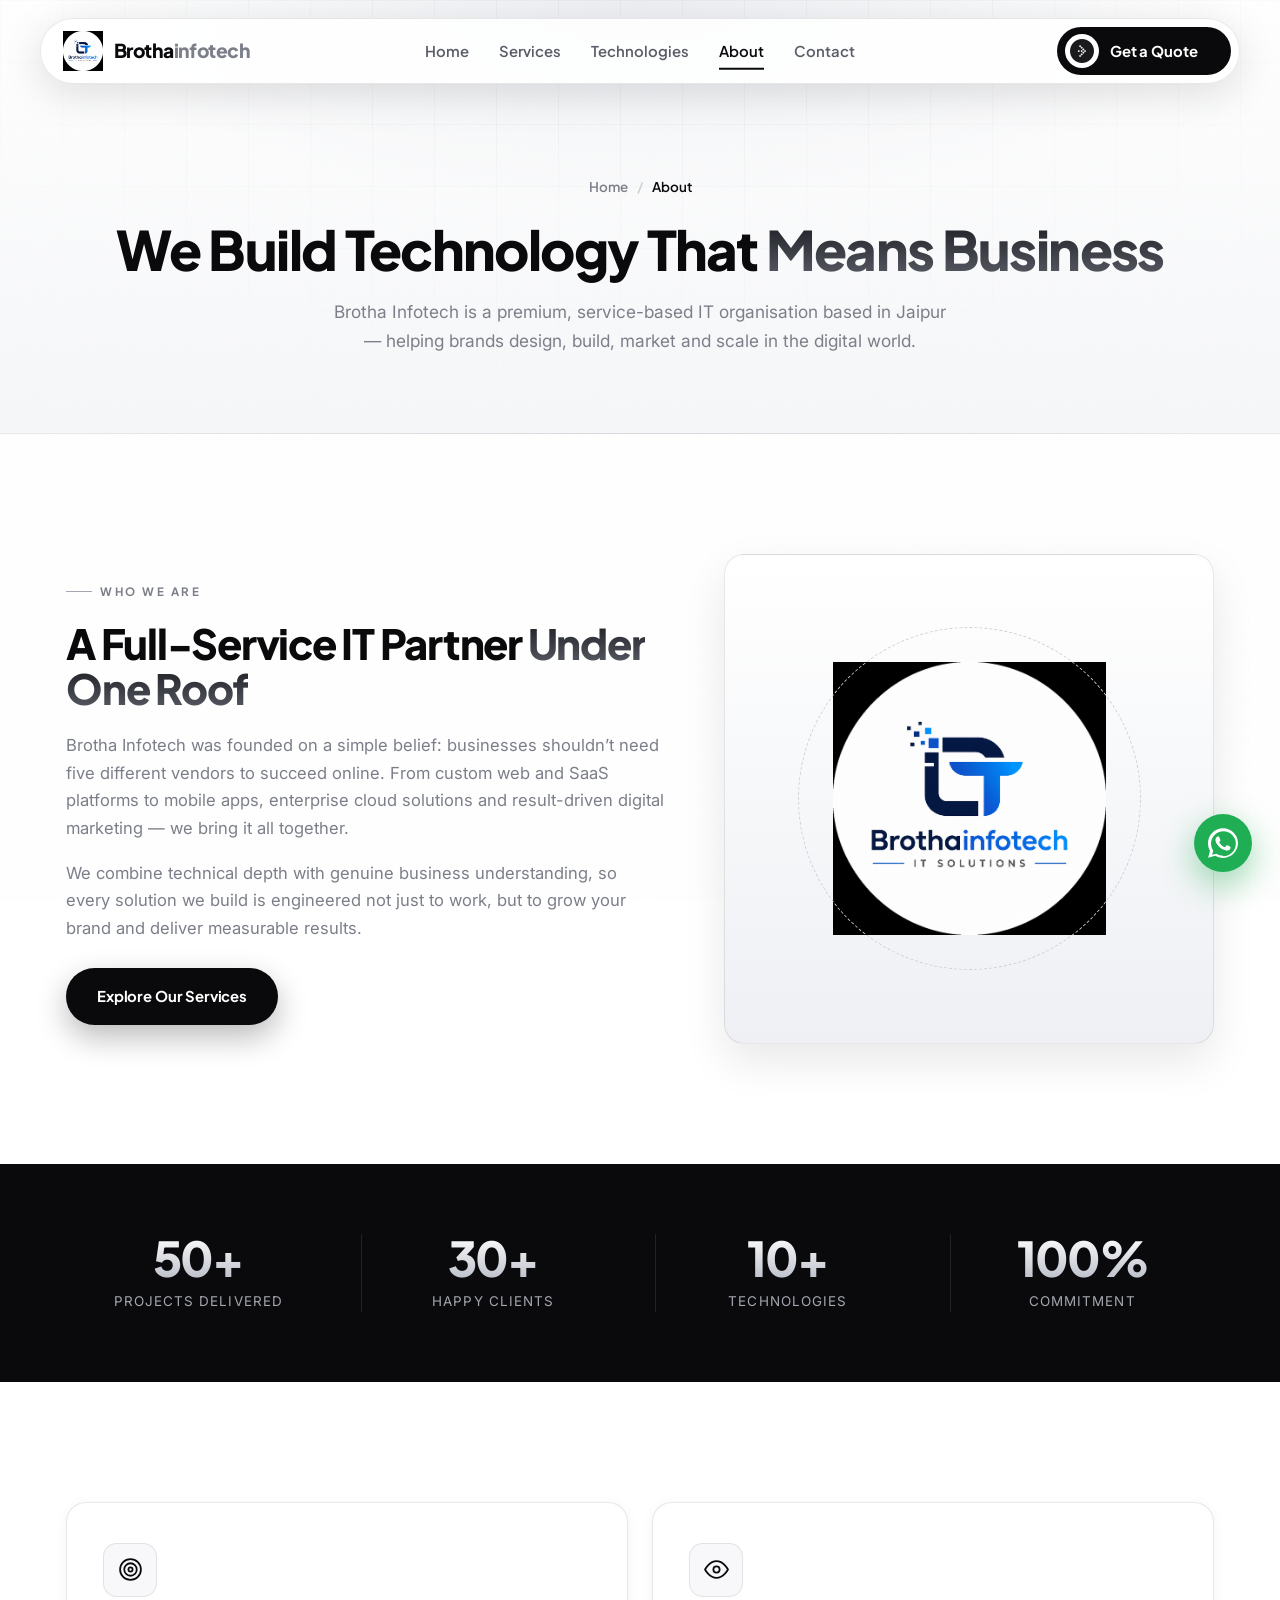
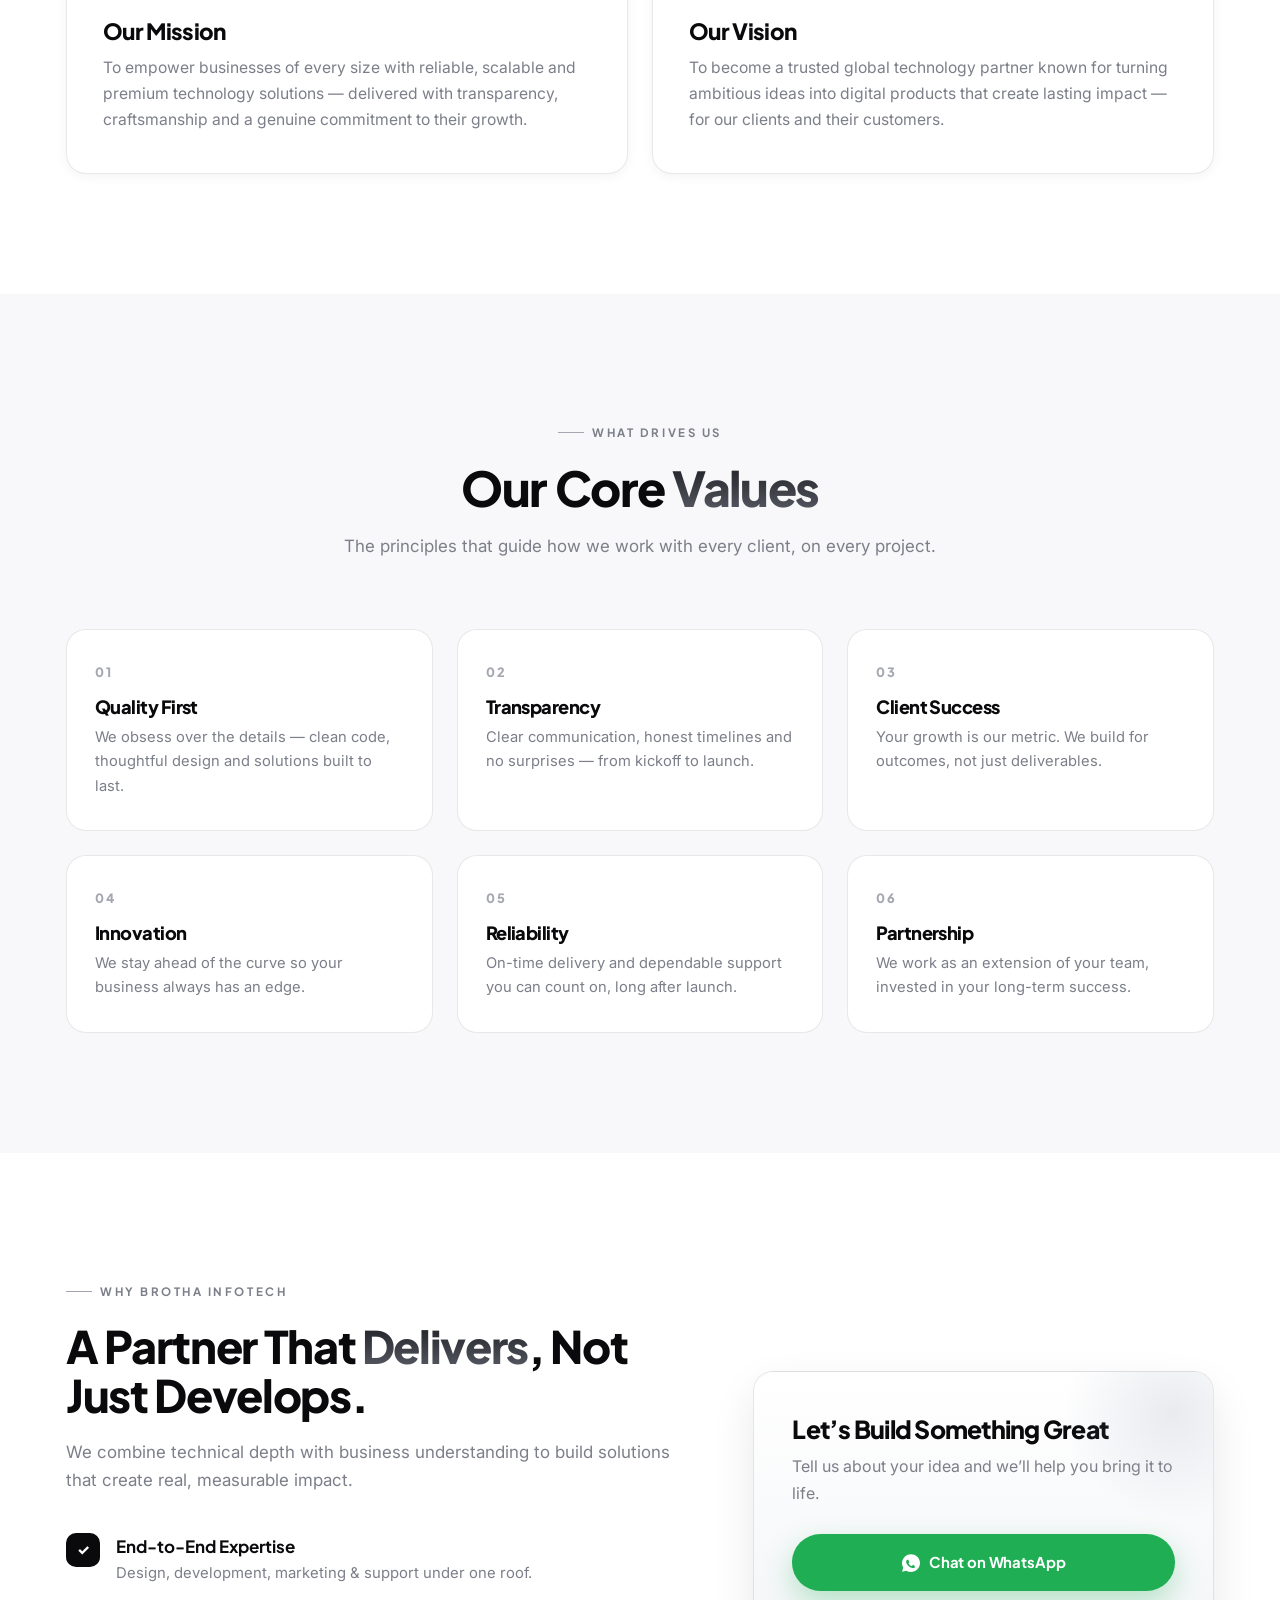
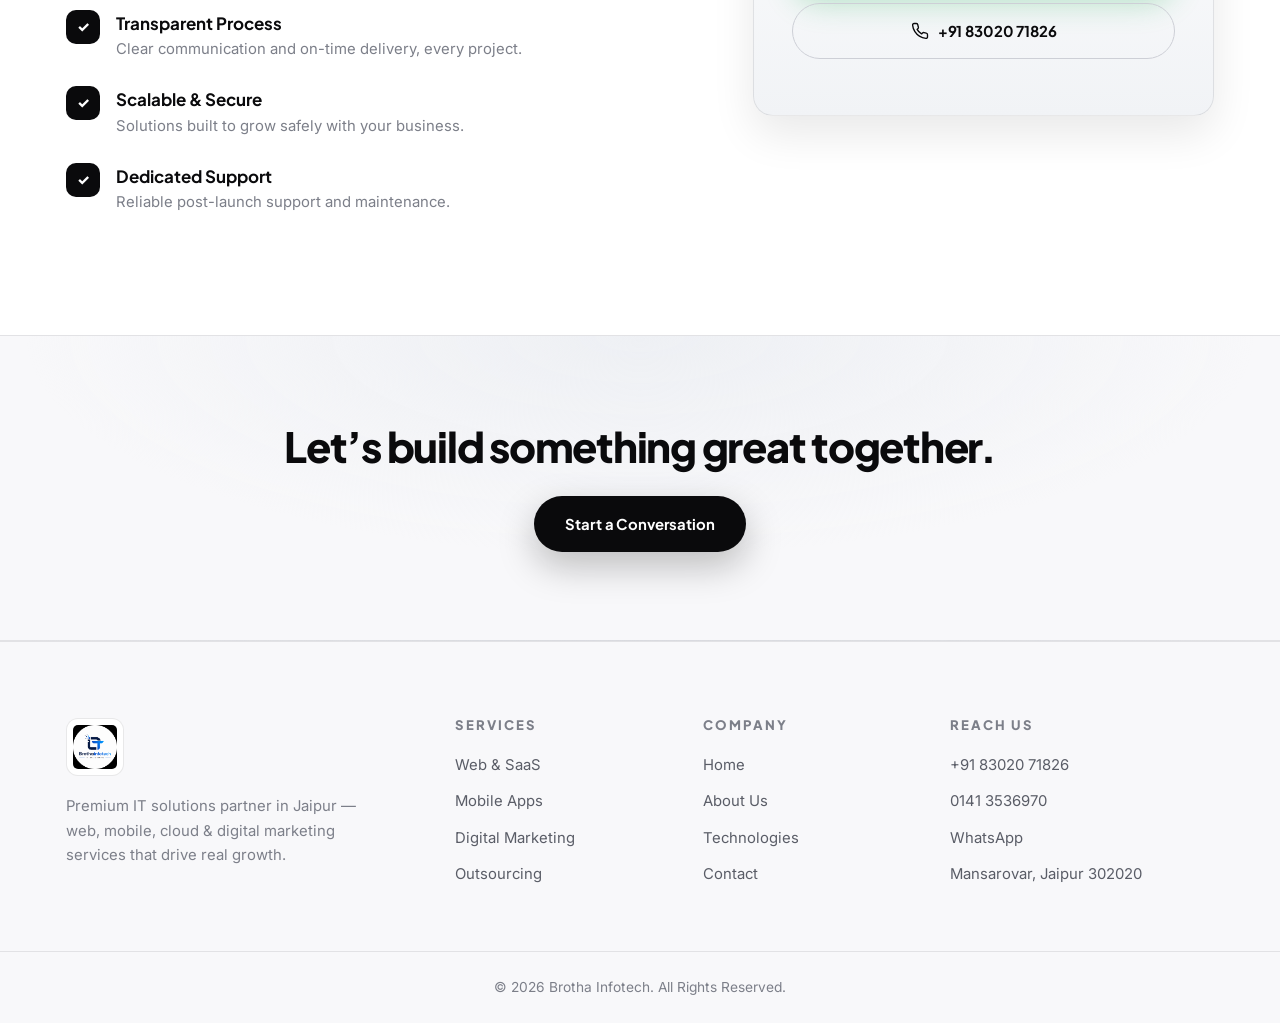
==== about.html @ f54ea0f1 "update all web site" ====
<!DOCTYPE html>
<html lang="en">
<head>
  <meta charset="UTF-8" />
  <meta name="viewport" content="width=device-width, initial-scale=1.0" />
  <meta name="description" content="About Brotha Infotech — a premium service-based IT organisation in Mansarovar, Jaipur. Our story, mission, values and the team building web, mobile, cloud and marketing solutions." />
  <meta name="author" content="Brotha Infotech" />
  <title>About Us — Brotha Infotech | IT Company in Jaipur</title>

  <link rel="preconnect" href="https://fonts.googleapis.com" />
  <link rel="preconnect" href="https://fonts.gstatic.com" crossorigin />
  <link href="https://fonts.googleapis.com/css2?family=Plus+Jakarta+Sans:wght@400;500;600;700;800&family=Inter:wght@400;500;600&display=swap" rel="stylesheet" />
  <link rel="stylesheet" href="styles.css" />
  <link rel="icon" href="assets/logo.png" type="image/png" />
</head>
<body>
  <div class="grain" aria-hidden="true"></div>

  <!-- ============ NAVBAR ============ -->
  <header class="navbar" id="navbar">
    <div class="container nav-inner">
      <a href="index.html" class="brand">
        <img src="assets/logo.png" alt="Brotha Infotech Logo" class="brand-logo" />
        <span class="brand-text">Brotha<span class="brand-accent">infotech</span></span>
      </a>
      <nav class="nav-links" id="navLinks">
        <a href="index.html">Home</a>
        <a href="services.html">Services</a>
        <a href="technologies.html">Technologies</a>
        <a href="about.html" class="active">About</a>
        <a href="contact.html">Contact</a>
        <a href="contact.html" class="btn btn-nav nav-menu-cta">Get a Quote</a>
      </nav>
      <div class="nav-right">
        <a href="contact.html" class="btn btn-nav nav-cta">
          <span class="btn-ico"><img src="assets/nav-icon.png" alt="" /></span>
          <span class="nav-cta-text">Get a Quote</span>
        </a>
        <button class="nav-toggle" id="navToggle" aria-label="Menu">
          <span></span><span></span><span></span>
        </button>
      </div>
    </div>
  </header>

  <!-- ============ PAGE HERO ============ -->
  <section class="page-hero">
    <div class="container">
      <div class="breadcrumb reveal">
        <a href="index.html">Home</a><span>/</span><span class="current">About</span>
      </div>
      <h1 class="reveal">We Build Technology That <span class="grad-text">Means Business</span></h1>
      <p class="reveal">Brotha Infotech is a premium, service-based IT organisation based in Jaipur — helping brands design, build, market and scale in the digital world.</p>
    </div>
  </section>

  <!-- ============ STORY ============ -->
  <section class="section">
    <div class="container about-story">
      <div class="reveal">
        <span class="eyebrow">Who We Are</span>
        <h2>A Full-Service IT Partner <span class="grad-text">Under One Roof</span></h2>
        <p>Brotha Infotech was founded on a simple belief: businesses shouldn&rsquo;t need five different vendors to succeed online. From custom web and SaaS platforms to mobile apps, enterprise cloud solutions and result-driven digital marketing — we bring it all together.</p>
        <p>We combine technical depth with genuine business understanding, so every solution we build is engineered not just to work, but to grow your brand and deliver measurable results.</p>
        <a href="services.html" class="btn btn-primary" style="margin-top:8px;">Explore Our Services</a>
      </div>
      <div class="about-visual reveal">
        <img src="assets/logo.png" alt="Brotha Infotech" />
      </div>
    </div>
  </section>

  <!-- ============ STAT BAND ============ -->
  <section class="stat-band">
    <div class="container">
      <div class="stat-band-grid">
        <div class="sb-item reveal"><div class="sb-num">50+</div><small>Projects Delivered</small></div>
        <div class="sb-item reveal"><div class="sb-num">30+</div><small>Happy Clients</small></div>
        <div class="sb-item reveal"><div class="sb-num">10+</div><small>Technologies</small></div>
        <div class="sb-item reveal"><div class="sb-num">100%</div><small>Commitment</small></div>
      </div>
    </div>
  </section>

  <!-- ============ MISSION & VISION ============ -->
  <section class="section">
    <div class="container">
      <div class="mv-grid">
        <div class="mv-card reveal">
          <div class="mv-ico"><svg viewBox="0 0 24 24"><circle cx="12" cy="12" r="10"/><circle cx="12" cy="12" r="6"/><circle cx="12" cy="12" r="2"/></svg></div>
          <h3>Our Mission</h3>
          <p>To empower businesses of every size with reliable, scalable and premium technology solutions — delivered with transparency, craftsmanship and a genuine commitment to their growth.</p>
        </div>
        <div class="mv-card reveal">
          <div class="mv-ico"><svg viewBox="0 0 24 24"><path d="M1 12s4-8 11-8 11 8 11 8-4 8-11 8-11-8-11-8z"/><circle cx="12" cy="12" r="3"/></svg></div>
          <h3>Our Vision</h3>
          <p>To become a trusted global technology partner known for turning ambitious ideas into digital products that create lasting impact — for our clients and their customers.</p>
        </div>
      </div>
    </div>
  </section>

  <!-- ============ VALUES ============ -->
  <section class="section tech">
    <div class="container">
      <div class="section-head reveal">
        <span class="eyebrow center">What Drives Us</span>
        <h2>Our Core <span class="grad-text">Values</span></h2>
        <p>The principles that guide how we work with every client, on every project.</p>
      </div>
      <div class="values-grid">
        <div class="value-card reveal"><div class="v-num">01</div><h3>Quality First</h3><p>We obsess over the details — clean code, thoughtful design and solutions built to last.</p></div>
        <div class="value-card reveal"><div class="v-num">02</div><h3>Transparency</h3><p>Clear communication, honest timelines and no surprises — from kickoff to launch.</p></div>
        <div class="value-card reveal"><div class="v-num">03</div><h3>Client Success</h3><p>Your growth is our metric. We build for outcomes, not just deliverables.</p></div>
        <div class="value-card reveal"><div class="v-num">04</div><h3>Innovation</h3><p>We stay ahead of the curve so your business always has an edge.</p></div>
        <div class="value-card reveal"><div class="v-num">05</div><h3>Reliability</h3><p>On-time delivery and dependable support you can count on, long after launch.</p></div>
        <div class="value-card reveal"><div class="v-num">06</div><h3>Partnership</h3><p>We work as an extension of your team, invested in your long-term success.</p></div>
      </div>
    </div>
  </section>

  <!-- ============ WHY US ============ -->
  <section class="section why">
    <div class="container why-inner">
      <div class="why-left reveal">
        <span class="eyebrow">Why Brotha Infotech</span>
        <h2>A Partner That <span class="grad-text">Delivers</span>, Not Just Develops.</h2>
        <p>We combine technical depth with business understanding to build solutions that create real, measurable impact.</p>
        <div class="why-list">
          <div class="why-item"><span class="tick">&#10003;</span><div><strong>End-to-End Expertise</strong><p>Design, development, marketing &amp; support under one roof.</p></div></div>
          <div class="why-item"><span class="tick">&#10003;</span><div><strong>Transparent Process</strong><p>Clear communication and on-time delivery, every project.</p></div></div>
          <div class="why-item"><span class="tick">&#10003;</span><div><strong>Scalable &amp; Secure</strong><p>Solutions built to grow safely with your business.</p></div></div>
          <div class="why-item"><span class="tick">&#10003;</span><div><strong>Dedicated Support</strong><p>Reliable post-launch support and maintenance.</p></div></div>
        </div>
      </div>
      <div class="why-right reveal">
        <div class="why-card">
          <h3>Let&rsquo;s Build Something Great</h3>
          <p>Tell us about your idea and we&rsquo;ll help you bring it to life.</p>
          <a href="https://wa.me/918302071826?text=Hi%20Brotha%20Infotech,%20I%20am%20interested%20in%20your%20services." target="_blank" rel="noopener" class="btn btn-whatsapp full">
<svg viewBox="0 0 32 32"><path d="M16 .4C7.2.4 0 7.6 0 16.4c0 2.9.8 5.6 2.1 7.9L.2 31.6l7.5-2A15.9 15.9 0 0 0 16 32c8.8 0 16-7.2 16-16S24.8.4 16 .4zm7.3 22.7c-.3.9-1.9 1.8-2.7 1.9-.7.1-1.5.1-2.5-.2-.6-.2-1.3-.4-2.3-.8-4-1.7-6.6-5.7-6.8-6-.2-.3-1.6-2.1-1.6-4s1-2.9 1.4-3.3c.4-.4.8-.5 1.1-.5h.8c.2 0 .6-.1 1 .8.3.8 1.1 2.8 1.2 3s.1.4 0 .7c-.1.3-.2.4-.4.7l-.6.7c-.2.2-.4.4-.2.8s1 1.6 2 2.6c1.5 1.3 2.7 1.7 3.1 1.9.4.2.6.2.8-.1s1-1.1 1.2-1.5c.2-.4.5-.3.8-.2s2.1 1 2.5 1.2.6.3.7.4c.1.3.1.9-.2 1.8z"/></svg> Chat on WhatsApp
          </a>
          <a href="tel:+918302071826" class="btn btn-outline full"><svg viewBox="0 0 24 24"><path d="M22 16.92v3a2 2 0 0 1-2.18 2 19.79 19.79 0 0 1-8.63-3.07 19.5 19.5 0 0 1-6-6 19.79 19.79 0 0 1-3.07-8.67A2 2 0 0 1 4.11 2h3a2 2 0 0 1 2 1.72 12.84 12.84 0 0 0 .7 2.81 2 2 0 0 1-.45 2.11L8.09 9.91a16 16 0 0 0 6 6l1.27-1.27a2 2 0 0 1 2.11-.45 12.84 12.84 0 0 0 2.81.7A2 2 0 0 1 22 16.92z"/></svg> +91 83020 71826</a>
        </div>
      </div>
    </div>
  </section>

  <!-- ============ CTA BANNER ============ -->
  <section class="cta-banner reveal">
    <div class="container cta-inner">
      <h2>Let&rsquo;s build something great together.</h2>
      <a href="contact.html" class="btn btn-primary">Start a Conversation</a>
    </div>
  </section>

  <!-- ============ FOOTER ============ -->
  <footer class="footer">
    <div class="container footer-inner">
      <div class="footer-brand">
        <img src="assets/logo.png" alt="Brotha Infotech" class="footer-logo" />
        <p>Premium IT solutions partner in Jaipur — web, mobile, cloud &amp; digital marketing services that drive real growth.</p>
      </div>
      <div class="footer-col">
        <h4>Services</h4>
        <a href="services.html#web">Web &amp; SaaS</a>
        <a href="services.html#mobile">Mobile Apps</a>
        <a href="services.html#marketing">Digital Marketing</a>
        <a href="services.html#outsourcing">Outsourcing</a>
      </div>
      <div class="footer-col">
        <h4>Company</h4>
        <a href="index.html">Home</a>
        <a href="about.html">About Us</a>
        <a href="technologies.html">Technologies</a>
        <a href="contact.html">Contact</a>
      </div>
      <div class="footer-col">
        <h4>Reach Us</h4>
        <a href="tel:+918302071826">+91 83020 71826</a>
        <a href="tel:01413536970">0141 3536970</a>
        <a href="https://wa.me/918302071826" target="_blank" rel="noopener">WhatsApp</a>
        <span>Mansarovar, Jaipur 302020</span>
      </div>
    </div>
    <div class="footer-bottom">
      <div class="container">
        <p>&copy; <span id="year"></span> Brotha Infotech. All Rights Reserved.</p>
      </div>
    </div>
  </footer>

  <!-- ============ FLOATING WHATSAPP ============ -->
  <a href="https://wa.me/918302071826?text=Hi%20Brotha%20Infotech,%20I%20want%20to%20know%20more%20about%20your%20services."
     class="wa-float" target="_blank" rel="noopener" aria-label="Chat on WhatsApp">
    <svg viewBox="0 0 32 32" width="30" height="30" fill="#fff">
      <path d="M16 .396C7.164.396.004 7.557.004 16.393c0 2.885.755 5.598 2.077 7.947L.16 31.6l7.46-1.955a15.9 15.9 0 0 0 8.38 2.37h.007c8.836 0 15.996-7.16 15.996-15.996C31.996 7.557 24.836.396 16 .396zm0 29.208a13.2 13.2 0 0 1-6.72-1.84l-.482-.287-4.427 1.16 1.18-4.315-.314-.497a13.16 13.16 0 0 1-2.02-7.032c0-7.29 5.932-13.223 13.23-13.223 3.534 0 6.855 1.377 9.354 3.877a13.15 13.15 0 0 1 3.87 9.354c-.003 7.29-5.935 13.223-13.244 13.223zm7.252-9.902c-.397-.198-2.35-1.16-2.714-1.29-.364-.135-.63-.198-.895.2-.265.396-1.026 1.288-1.258 1.552-.232.265-.463.298-.86.1-.397-.2-1.676-.618-3.193-1.97-1.18-1.052-1.976-2.35-2.208-2.747-.232-.397-.025-.612.174-.81.18-.178.397-.463.595-.695.2-.232.265-.397.397-.662.132-.265.066-.497-.033-.695-.1-.198-.895-2.155-1.226-2.95-.323-.775-.65-.67-.895-.683l-.762-.013c-.265 0-.695.1-1.06.497-.364.397-1.39 1.36-1.39 3.317s1.424 3.848 1.622 4.113c.198.265 2.8 4.276 6.783 5.996.948.41 1.688.653 2.265.836.952.302 1.818.26 2.503.158.764-.114 2.35-.96 2.682-1.887.33-.926.33-1.72.232-1.887-.1-.165-.365-.265-.762-.463z"/>
    </svg>
  </a>

  <script src="script.js"></script>
</body>
</html>
---- styles.css ----
/* ============================================================
   BROTHA INFOTECH — Premium IT Solutions
   Theme: Monochrome Luxe — Black / Charcoal / Grey / White
   Accent: single restrained blue hairline (from logo)
   ============================================================ */

:root {
  /* Monochrome scale */
  --black:     #0a0a0c;
  --charcoal:  #121216;
  --ink:       #17181d;
  --graphite:  #24262d;
  --grey-800:  #33353d;
  --grey-600:  #5a5d67;
  --grey-500:  #7c7f89;
  --grey-400:  #a4a7b0;
  --grey-300:  #cdcfd6;
  --grey-200:  #e6e7eb;
  --grey-100:  #f2f3f5;
  --paper:     #f8f8fa;
  --white:     #ffffff;

  /* Restrained logo-blue accent — used sparingly */
  --accent:    #2f6bff;
  --accent-soft: rgba(47,107,255,.12);

  /* Metallic text gradients */
  --metal-light: linear-gradient(180deg, #ffffff 0%, #b9bdc7 100%);   /* on dark */
  --metal-dark:  linear-gradient(180deg, #17181d 0%, #6b6e79 120%);   /* on light */

  --line:      rgba(10,10,12,.09);
  --line-dark: rgba(255,255,255,.10);

  --shadow-sm: 0 2px 12px rgba(10,10,12,.05);
  --shadow-md: 0 18px 44px rgba(10,10,12,.09);
  --shadow-lg: 0 34px 80px rgba(10,10,12,.16);

  --radius:    20px;
  --radius-sm: 13px;
  --maxw:      1200px;

  --font:      'Plus Jakarta Sans', system-ui, sans-serif;
  --font-body: 'Inter', system-ui, sans-serif;
}

* { margin: 0; padding: 0; box-sizing: border-box; }
html { scroll-behavior: smooth; scroll-padding-top: 96px; }

body {
  font-family: var(--font-body);
  color: var(--ink);
  background: var(--white);
  line-height: 1.65;
  -webkit-font-smoothing: antialiased;
  overflow-x: hidden;
}

h1,h2,h3,h4 { font-family: var(--font); font-weight: 800; line-height: 1.1; color: var(--black); letter-spacing: -.03em; }
a { text-decoration: none; color: inherit; }
img { max-width: 100%; display: block; }
ul { list-style: none; }

.container { width: 100%; max-width: var(--maxw); margin: 0 auto; padding: 0 26px; }

/* Fine film-grain overlay for premium texture */
.grain {
  position: fixed; inset: 0; z-index: 1; pointer-events: none; opacity: .035;
  background-image: url("data:image/svg+xml,%3Csvg xmlns='http://www.w3.org/2000/svg' width='140' height='140'%3E%3Cfilter id='n'%3E%3CfeTurbulence type='fractalNoise' baseFrequency='0.85' numOctaves='3' stitchTiles='stitch'/%3E%3C/filter%3E%3Crect width='100%25' height='100%25' filter='url(%23n)'/%3E%3C/svg%3E");
  mix-blend-mode: multiply;
}

/* Metallic gradient text */
.grad-text {
  background: var(--metal-dark);
  -webkit-background-clip: text; background-clip: text; -webkit-text-fill-color: transparent;
}

.eyebrow {
  display: inline-flex; align-items: center; gap: 8px;
  font-family: var(--font); font-size: .72rem; font-weight: 700;
  letter-spacing: .22em; text-transform: uppercase; color: var(--grey-500);
  margin-bottom: 20px;
}
.eyebrow::before { content: ''; width: 26px; height: 1px; background: var(--grey-400); }
.eyebrow.center { justify-content: center; }

/* ---------- Buttons ---------- */
.btn {
  display: inline-flex; align-items: center; justify-content: center; gap: 9px;
  font-family: var(--font); font-weight: 700; font-size: .93rem; letter-spacing: -.01em;
  padding: 15px 30px; border-radius: 50px; cursor: pointer; border: 1px solid transparent;
  transition: transform .3s cubic-bezier(.2,.7,.2,1), box-shadow .3s, background .3s, color .3s, border-color .3s;
  white-space: nowrap;
}
.btn.full { width: 100%; }
.btn-primary { background: var(--black); color: #fff; box-shadow: 0 12px 30px rgba(10,10,12,.28); }
.btn-primary:hover { transform: translateY(-3px); box-shadow: 0 20px 44px rgba(10,10,12,.36); background: var(--graphite); }
.btn-ghost { background: transparent; color: var(--black); border-color: var(--grey-300); }
.btn-ghost:hover { border-color: var(--black); transform: translateY(-3px); }
.btn-outline { background: transparent; color: var(--black); border-color: var(--grey-300); }
.btn-outline:hover { border-color: var(--black); }
.btn-nav { padding: 11px 24px; background: var(--black); color: #fff; }
.btn-nav:hover { transform: translateY(-2px); background: var(--graphite); }
.btn-whatsapp { background: #1fae53; color: #fff; box-shadow: 0 12px 30px rgba(31,174,83,.3); }
.btn-whatsapp:hover { transform: translateY(-3px); box-shadow: 0 20px 44px rgba(31,174,83,.42); }
.wa-ico { font-size: 1.1rem; }
.btn svg { width: 18px; height: 18px; flex-shrink: 0; }
.btn-whatsapp svg { fill: currentColor; }
.btn-outline svg { fill: none; stroke: currentColor; stroke-width: 1.8; stroke-linecap: round; stroke-linejoin: round; }

/* ============ NAVBAR (floating pill / island) ============ */
.navbar {
  position: fixed; top: 0; left: 0; width: 100%; z-index: 100;
  background: transparent; padding: 18px 0; transition: padding .35s;
}
.navbar.scrolled { padding: 10px 0; }

.nav-inner {
  position: relative;
  display: flex; align-items: center; justify-content: space-between;
  background: rgba(255,255,255,.85);
  backdrop-filter: saturate(180%) blur(18px); -webkit-backdrop-filter: saturate(180%) blur(18px);
  border: 1px solid var(--line);
  border-radius: 60px;
  padding: 8px 8px 8px 22px;
  box-shadow: 0 10px 40px rgba(10,10,12,.12);
  transition: box-shadow .35s, background .35s;
}
.navbar.scrolled .nav-inner { box-shadow: 0 14px 48px rgba(10,10,12,.16); background: rgba(255,255,255,.95); }

.brand { display: flex; align-items: center; gap: 11px; }
.brand-logo { width: 40px; height: 40px; object-fit: contain; }
.brand-text { font-family: var(--font); font-weight: 800; font-size: 1.2rem; color: var(--black); letter-spacing: -.03em; }
.brand-accent { color: var(--grey-500); }

/* Links perfectly centered inside the pill */
.nav-links {
  position: absolute; left: 50%; top: 50%; transform: translate(-50%, -50%);
  display: flex; align-items: center; gap: 30px;
}
.nav-links a { font-family: var(--font); font-weight: 600; font-size: .93rem; color: var(--grey-600); transition: color .2s; position: relative; }
.nav-links a:not(.btn):hover { color: var(--black); }
.nav-links a:not(.btn)::after { content: ''; position: absolute; left: 0; bottom: -6px; width: 0; height: 1.5px; background: var(--black); transition: width .3s; }
.nav-links a:not(.btn):hover::after { width: 100%; }
.nav-menu-cta { display: none; }

/* Right side: CTA button + hamburger */
.nav-right { display: flex; align-items: center; gap: 10px; }
.nav-cta {
  position: relative; overflow: hidden;
  width: 174px; height: 48px; padding: 0;
  background: var(--black); color: #fff;
}
.nav-cta:hover { background: var(--graphite); transform: translateY(-1px); }
.btn-ico {
  position: absolute; top: 50%; left: 7px; transform: translateY(-50%);
  width: 34px; height: 34px; border-radius: 50%; background: #fff;
  display: flex; align-items: center; justify-content: center; z-index: 2;
  transition: left .45s cubic-bezier(.65,.05,.25,1);
}
.btn-ico img { width: 24px; height: 24px; object-fit: contain; }
.nav-cta-text {
  position: absolute; top: 50%; left: 52px; transform: translateY(-50%);
  white-space: nowrap; font-family: var(--font); font-weight: 700; font-size: .93rem;
  transition: left .45s cubic-bezier(.65,.05,.25,1);
}
/* Hover: icon slides to the right, text slides to the left — they swap sides */
.nav-cta:hover .btn-ico { left: calc(100% - 41px); }
.nav-cta:hover .nav-cta-text { left: 22px; }

.nav-toggle { display: none; flex-direction: column; gap: 5px; background: none; border: none; cursor: pointer; padding: 8px; }
.nav-toggle span { width: 24px; height: 2px; background: var(--black); border-radius: 3px; transition: .3s; }
.nav-toggle.active span:nth-child(1) { transform: translateY(7px) rotate(45deg); }
.nav-toggle.active span:nth-child(2) { opacity: 0; }
.nav-toggle.active span:nth-child(3) { transform: translateY(-7px) rotate(-45deg); }

/* ============ HERO ============ */
.hero {
  position: relative; padding: 190px 0 110px; overflow: hidden; color: var(--ink);
  background:
    radial-gradient(85% 70% at 82% 2%, #eef0f4 0%, transparent 55%),
    linear-gradient(180deg, #ffffff 0%, #f6f7f9 60%, #ffffff 100%);
}
/* fine grid lines */
.hero::before {
  content: ''; position: absolute; inset: 0; opacity: .8; pointer-events: none;
  background-image:
    linear-gradient(rgba(10,10,12,.035) 1px, transparent 1px),
    linear-gradient(90deg, rgba(10,10,12,.035) 1px, transparent 1px);
  background-size: 62px 62px;
  -webkit-mask-image: radial-gradient(80% 70% at 50% 30%, #000 40%, transparent 100%);
  mask-image: radial-gradient(80% 70% at 50% 30%, #000 40%, transparent 100%);
}
.hero-glow {
  position: absolute; top: -140px; right: -120px; width: 560px; height: 560px;
  background: radial-gradient(circle, rgba(150,160,180,.22), transparent 62%);
  filter: blur(30px); pointer-events: none;
}
.hero-inner { display: grid; grid-template-columns: 1.12fr .88fr; align-items: center; gap: 56px; position: relative; z-index: 2; }

.hero h1 { color: var(--black); font-size: clamp(2.4rem, 5vw, 4rem); margin-bottom: 24px; }
.hero .grad-text { background: var(--metal-dark); -webkit-background-clip: text; background-clip: text; -webkit-text-fill-color: transparent; }
.hero .eyebrow { color: var(--grey-500); }
.hero .eyebrow::before { background: var(--grey-400); }
.hero-sub { font-size: 1.12rem; color: var(--grey-600); max-width: 540px; margin-bottom: 40px; }
.hero-cta { display: flex; gap: 14px; flex-wrap: wrap; margin-bottom: 54px; }
.hero .btn-primary { background: var(--black); color: #fff; box-shadow: 0 14px 34px rgba(10,10,12,.28); }
.hero .btn-primary:hover { background: var(--graphite); }
.hero .btn-ghost { color: var(--black); border-color: var(--grey-300); }
.hero .btn-ghost:hover { border-color: var(--black); background: rgba(10,10,12,.03); }

.hero-stats { display: flex; align-items: stretch; gap: 34px; }
.stat { display: flex; flex-direction: column; gap: 4px; }
.stat:not(:first-child) { padding-left: 34px; border-left: 1px solid var(--line); }
.stat-value { display: flex; align-items: baseline; gap: 2px; line-height: 1; }
.stat-num, .plus { font-family: var(--font); font-weight: 800; font-size: 2.6rem; color: var(--black); letter-spacing: -.04em; line-height: 1; }
.plus { color: var(--grey-400); font-size: 1.7rem; }
.stat small { font-size: .8rem; color: var(--grey-500); font-weight: 500; letter-spacing: .04em; text-transform: uppercase; }

/* Hero visual */
.hero-visual { position: relative; height: 440px; display: flex; align-items: center; justify-content: center; }
.hero-logo-ring {
  width: 264px; height: 264px; border-radius: 50%;
  background: radial-gradient(circle at 30% 25%, #ffffff, #eef0f4);
  box-shadow: 0 40px 90px rgba(10,10,12,.16), inset 0 1px 0 rgba(255,255,255,.9);
  display: flex; align-items: center; justify-content: center;
  border: 1px solid var(--line); position: relative; z-index: 2;
  animation: float 6s ease-in-out infinite;
}
.hero-logo-ring::before { content: ''; position: absolute; inset: -20px; border-radius: 50%; border: 1px dashed var(--grey-300); animation: spin 26s linear infinite; }
.hero-logo-ring::after { content: ''; position: absolute; inset: -1px; border-radius: 50%; background: conic-gradient(from 0deg, transparent, rgba(120,130,150,.5), transparent 40%); -webkit-mask: radial-gradient(farthest-side, transparent calc(100% - 2px), #000 0); mask: radial-gradient(farthest-side, transparent calc(100% - 2px), #000 0); animation: spin 8s linear infinite; }
.hero-logo-ring img { width: 74%; height: 74%; object-fit: contain; border-radius: 50%; position: relative; z-index: 1; }

.orbit-card {
  position: absolute; z-index: 3; background: rgba(255,255,255,.92); backdrop-filter: blur(10px);
  padding: 12px 18px; border-radius: 50px; border: 1px solid var(--line);
  font-family: var(--font); font-weight: 700; font-size: .85rem; color: var(--black);
  box-shadow: 0 16px 40px rgba(10,10,12,.12); display: flex; align-items: center; gap: 9px;
  animation: float 6s ease-in-out infinite;
}
.orbit-card .dot { width: 8px; height: 8px; border-radius: 50%; background: var(--grey-800); }
.card-a { top: 40px; left: 6px; animation-delay: .2s; }
.card-b { bottom: 46px; left: 30px; animation-delay: 1.2s; }
.card-c { top: 150px; right: -6px; animation-delay: 2s; }

@keyframes float { 0%,100% { transform: translateY(0); } 50% { transform: translateY(-14px); } }
@keyframes spin { to { transform: rotate(360deg); } }

/* ============ TRUST STRIP ============ */
.trust-strip { background: var(--paper); border-bottom: 1px solid var(--line); padding: 22px 0; position: relative; z-index: 2; }
.trust-inner { display: flex; align-items: center; justify-content: center; flex-wrap: wrap; gap: 20px; }
.trust-inner span { font-family: var(--font); font-weight: 700; font-size: .86rem; color: var(--grey-500); letter-spacing: .04em; text-transform: uppercase; }
.trust-inner i { width: 4px; height: 4px; border-radius: 50%; background: var(--grey-300); }

/* ============ SECTIONS ============ */
.section { padding: 120px 0; position: relative; z-index: 2; }
.section-head { text-align: center; max-width: 660px; margin: 0 auto 68px; }
.section-head h2 { font-size: clamp(2rem, 4vw, 3rem); margin-bottom: 18px; }
.section-head p { color: var(--grey-500); font-size: 1.06rem; }

.grid { display: grid; gap: 24px; }
.services-grid { grid-template-columns: repeat(3, 1fr); }

/* Service cards — invert to black on hover (premium touch) */
.service-card {
  background: #fff; border: 1px solid var(--line); border-radius: var(--radius);
  padding: 40px 34px; transition: transform .4s cubic-bezier(.2,.7,.2,1), box-shadow .4s, background .4s, border-color .4s;
  position: relative; overflow: hidden;
}
.service-card:hover { transform: translateY(-10px); box-shadow: var(--shadow-lg); border-color: var(--grey-300); }
.svc-icon {
  width: 58px; height: 58px; border-radius: 15px; display: flex; align-items: center; justify-content: center;
  background: var(--paper); border: 1px solid var(--line); margin-bottom: 24px; transition: background .4s, border-color .4s;
}
.svc-icon svg { width: 26px; height: 26px; fill: none; stroke: var(--black); stroke-width: 1.7; stroke-linecap: round; stroke-linejoin: round; transition: stroke .4s; }
.service-card:hover .svc-icon { background: var(--black); border-color: var(--black); }
.service-card:hover .svc-icon svg { stroke: #fff; }
.service-card h3 { font-size: 1.32rem; margin-bottom: 12px; transition: color .4s; }
.service-card > p { color: var(--grey-500); font-size: .96rem; margin-bottom: 20px; transition: color .4s; }
.service-card ul li { font-size: .9rem; color: var(--grey-600); padding-left: 22px; position: relative; margin-bottom: 9px; font-weight: 500; transition: color .4s; }
.service-card ul li::before { content: '\2192'; position: absolute; left: 0; color: var(--grey-400); font-weight: 800; transition: color .4s; }
.service-card:hover h3 { color: var(--black); }
.service-card:hover ul li::before { color: var(--black); }

/* ============ TECHNOLOGIES ============ */
.tech { background: var(--paper); }
.tech-grid { display: flex; flex-wrap: wrap; justify-content: center; gap: 14px; max-width: 920px; margin: 0 auto; }
.tech-pill {
  background: #fff; border: 1px solid var(--line); border-radius: 50px;
  padding: 14px 28px; font-family: var(--font); font-weight: 700; font-size: .93rem; color: var(--grey-800);
  box-shadow: var(--shadow-sm); transition: transform .3s, color .3s, background .3s, border-color .3s;
}
.tech-pill:hover { transform: translateY(-5px); background: var(--black); color: #fff; border-color: var(--black); }

/* ============ WHY US ============ */
.why-inner { display: grid; grid-template-columns: 1.15fr .85fr; gap: 64px; align-items: center; }
.why-left h2 { font-size: clamp(2rem, 3.6vw, 2.8rem); margin-bottom: 20px; }
.why-left > p { color: var(--grey-500); font-size: 1.06rem; margin-bottom: 38px; }
.why-list { display: grid; gap: 24px; }
.why-item { display: flex; gap: 16px; align-items: flex-start; }
.tick {
  flex-shrink: 0; width: 34px; height: 34px; border-radius: 10px; background: var(--black); color: #fff;
  display: flex; align-items: center; justify-content: center; font-weight: 800; font-size: .9rem;
}
.why-item strong { font-family: var(--font); font-size: 1.06rem; color: var(--black); }
.why-item p { color: var(--grey-500); font-size: .93rem; }

.why-card {
  background: linear-gradient(180deg, #ffffff 0%, #f1f3f6 100%); border-radius: var(--radius); padding: 44px 38px; color: var(--ink);
  box-shadow: var(--shadow-md); position: relative; overflow: hidden; border: 1px solid var(--line);
}
.why-card::after { content: ''; position: absolute; top: -70px; right: -70px; width: 220px; height: 220px; background: radial-gradient(circle, rgba(150,160,180,.20), transparent 70%); }
.why-card h3 { color: var(--black); font-size: 1.55rem; margin-bottom: 10px; position: relative; }
.why-card > p { color: var(--grey-500); margin-bottom: 28px; position: relative; }
.why-card .btn { position: relative; margin-bottom: 12px; }
.why-card .btn-outline { color: var(--black); border-color: var(--grey-300); }
.why-card .btn-outline:hover { border-color: var(--black); background: rgba(10,10,12,.03); }

/* ============ CTA BANNER ============ */
.cta-banner {
  padding: 88px 0; text-align: center; position: relative; z-index: 2; overflow: hidden;
  background: radial-gradient(80% 120% at 50% 0%, #eef0f4, transparent 60%), var(--paper);
  border-top: 1px solid var(--line); border-bottom: 1px solid var(--line);
}
.cta-inner { display: flex; flex-direction: column; align-items: center; gap: 26px; position: relative; }
.cta-banner h2 { color: var(--black); font-size: clamp(1.8rem, 3.4vw, 2.6rem); max-width: 720px; }
.cta-banner .btn-primary { background: var(--black); color: #fff; box-shadow: 0 14px 36px rgba(10,10,12,.25); }
.cta-banner .btn-primary:hover { background: var(--graphite); }

/* ============ CONTACT ============ */
.contact-grid { display: grid; grid-template-columns: 1fr 1fr; gap: 48px; }
.info-item { display: flex; gap: 16px; margin-bottom: 26px; align-items: flex-start; }
.info-ico {
  flex-shrink: 0; width: 46px; height: 46px; border-radius: 12px;
  display: flex; align-items: center; justify-content: center; background: var(--paper); border: 1px solid var(--line);
}
.info-ico svg { width: 21px; height: 21px; fill: none; stroke: var(--black); stroke-width: 1.7; stroke-linecap: round; stroke-linejoin: round; }
.info-item strong { font-family: var(--font); display: block; margin-bottom: 3px; color: var(--black); }
.info-item p, .info-item a { color: var(--grey-500); font-size: .96rem; }
.info-item a:hover { color: var(--black); }

.map-wrap { margin-top: 12px; border-radius: var(--radius-sm); overflow: hidden; box-shadow: var(--shadow-sm); border: 1px solid var(--line); }
.map-wrap iframe { width: 100%; height: 230px; border: 0; display: block; filter: grayscale(1) contrast(1.05); transition: filter .4s; }
.map-wrap:hover iframe { filter: grayscale(0); }

.contact-form { background: #fff; border: 1px solid var(--line); border-radius: var(--radius); padding: 40px; box-shadow: var(--shadow-md); }
.field { margin-bottom: 18px; }
.field-row { display: grid; grid-template-columns: 1fr 1fr; gap: 16px; }
.field label { display: block; font-family: var(--font); font-weight: 600; font-size: .84rem; color: var(--grey-700, #4a4d57); margin-bottom: 8px; }
.field input, .field select, .field textarea {
  width: 100%; padding: 14px 16px; border: 1px solid var(--grey-200); border-radius: var(--radius-sm);
  font-family: var(--font-body); font-size: .95rem; color: var(--ink); background: var(--paper); transition: border-color .25s, background .25s, box-shadow .25s;
}
.field input:focus, .field select:focus, .field textarea:focus {
  outline: none; border-color: var(--black); background: #fff; box-shadow: 0 0 0 3px rgba(10,10,12,.08);
}
.field textarea { resize: vertical; }
.form-note { text-align: center; font-size: .9rem; margin-top: 14px; font-weight: 600; min-height: 20px; }
.form-note.ok { color: #1a8a4a; }
.form-note.err { color: #d23b3b; }

/* ============ FOOTER ============ */
.footer { background: var(--paper); color: var(--ink); padding: 76px 0 0; position: relative; z-index: 2; border-top: 1px solid var(--line); }
.footer-inner { display: grid; grid-template-columns: 1.7fr 1fr 1fr 1.3fr; gap: 44px; padding-bottom: 52px; }
.footer-logo { width: 58px; margin-bottom: 18px; background: #fff; border: 1px solid var(--line); border-radius: 12px; padding: 6px; }
.footer-brand p { color: var(--grey-500); font-size: .93rem; max-width: 300px; }
.footer-col h4 { font-size: .82rem; letter-spacing: .16em; text-transform: uppercase; margin-bottom: 20px; color: var(--grey-500); }
.footer-col a, .footer-col span { display: block; color: var(--grey-600); font-size: .93rem; margin-bottom: 12px; transition: color .2s; }
.footer-col a:hover { color: var(--black); }
.footer-bottom { border-top: 1px solid var(--line); padding: 24px 0; }
.footer-bottom p { text-align: center; color: var(--grey-500); font-size: .86rem; }

/* ============ FLOATING WHATSAPP ============ */
.wa-float {
  position: fixed; bottom: 28px; right: 28px; z-index: 90;
  width: 58px; height: 58px; border-radius: 50%; background: #1fae53;
  display: flex; align-items: center; justify-content: center;
  box-shadow: 0 12px 34px rgba(31,174,83,.45); animation: pulse 2.6s infinite; transition: transform .3s;
}
.wa-float:hover { transform: scale(1.08); }
@keyframes pulse {
  0% { box-shadow: 0 0 0 0 rgba(31,174,83,.5); }
  70% { box-shadow: 0 0 0 16px rgba(31,174,83,0); }
  100% { box-shadow: 0 0 0 0 rgba(31,174,83,0); }
}

/* ============ SCROLL REVEAL ============ */
.reveal { opacity: 0; transform: translateY(36px); transition: opacity .8s cubic-bezier(.2,.7,.2,1), transform .8s cubic-bezier(.2,.7,.2,1); }
.reveal.visible { opacity: 1; transform: translateY(0); }

/* ============================================================
   MULTI-PAGE ADDITIONS
   ============================================================ */

/* Active nav link (current page) */
.nav-links a.active:not(.btn) { color: var(--black); }
.nav-links a.active:not(.btn)::after { width: 100%; }

/* ---------- Page hero (inner-page banner) ---------- */
.page-hero {
  position: relative; overflow: hidden; padding: 176px 0 78px; text-align: center;
  background:
    radial-gradient(80% 80% at 50% 0%, #eef0f4 0%, transparent 58%),
    linear-gradient(180deg, #ffffff 0%, #f6f7f9 100%);
  border-bottom: 1px solid var(--line);
}
.page-hero::before {
  content: ''; position: absolute; inset: 0; opacity: .8; pointer-events: none;
  background-image:
    linear-gradient(rgba(10,10,12,.035) 1px, transparent 1px),
    linear-gradient(90deg, rgba(10,10,12,.035) 1px, transparent 1px);
  background-size: 62px 62px;
  -webkit-mask-image: radial-gradient(70% 100% at 50% 0%, #000 30%, transparent 100%);
  mask-image: radial-gradient(70% 100% at 50% 0%, #000 30%, transparent 100%);
}
.page-hero .container { position: relative; z-index: 2; }
.page-hero h1 { font-size: clamp(2.2rem, 4.6vw, 3.4rem); margin-bottom: 18px; }
.page-hero p { color: var(--grey-500); font-size: 1.08rem; max-width: 620px; margin: 0 auto; }
.breadcrumb { display: flex; align-items: center; justify-content: center; gap: 9px; margin-bottom: 22px; font-family: var(--font); font-size: .84rem; font-weight: 600; color: var(--grey-500); }
.breadcrumb a:hover { color: var(--black); }
.breadcrumb span { color: var(--grey-300); }
.breadcrumb .current { color: var(--black); }

/* ---------- Service detail rows (services page) ---------- */
.service-detail {
  display: grid; grid-template-columns: 1fr 1fr; gap: 56px; align-items: center;
  padding: 78px 0; border-bottom: 1px solid var(--line);
}
.service-detail:last-child { border-bottom: 0; }
.service-detail.flip .sd-visual { order: 2; }
.sd-body .eyebrow { margin-bottom: 16px; }
.sd-body h2 { font-size: clamp(1.7rem, 3vw, 2.3rem); margin-bottom: 16px; }
.sd-body > p { color: var(--grey-500); font-size: 1.02rem; margin-bottom: 26px; }
.sd-features { display: grid; grid-template-columns: 1fr 1fr; gap: 12px 24px; margin-bottom: 28px; }
.sd-features li { display: flex; gap: 11px; align-items: flex-start; font-size: .94rem; color: var(--grey-700, #4a4d57); font-weight: 500; }
.sd-features .tick { width: 26px; height: 26px; border-radius: 8px; font-size: .78rem; }
.sd-visual {
  position: relative; aspect-ratio: 4/3; border-radius: var(--radius);
  background: linear-gradient(180deg, #ffffff 0%, #eef0f4 100%);
  border: 1px solid var(--line); box-shadow: var(--shadow-md);
  display: flex; align-items: center; justify-content: center; overflow: hidden;
}
.sd-visual::before { content: ''; position: absolute; inset: 0; background-image: linear-gradient(rgba(10,10,12,.04) 1px, transparent 1px), linear-gradient(90deg, rgba(10,10,12,.04) 1px, transparent 1px); background-size: 40px 40px; -webkit-mask-image: radial-gradient(70% 70% at 50% 50%, #000 30%, transparent 100%); mask-image: radial-gradient(70% 70% at 50% 50%, #000 30%, transparent 100%); }
.sd-visual .sd-icon { width: 120px; height: 120px; border-radius: 28px; background: #fff; border: 1px solid var(--line); box-shadow: var(--shadow-md); display: flex; align-items: center; justify-content: center; position: relative; z-index: 2; }
.sd-visual .sd-icon svg { width: 54px; height: 54px; fill: none; stroke: var(--black); stroke-width: 1.5; stroke-linecap: round; stroke-linejoin: round; }
.sd-tags { position: absolute; z-index: 3; }
.sd-tag { position: absolute; background: rgba(255,255,255,.94); backdrop-filter: blur(8px); border: 1px solid var(--line); border-radius: 40px; padding: 9px 15px; font-family: var(--font); font-weight: 700; font-size: .76rem; color: var(--black); box-shadow: 0 12px 30px rgba(10,10,12,.1); white-space: nowrap; animation: float 6s ease-in-out infinite; }

/* ---------- Process steps ---------- */
.process { background: var(--paper); }
.process-grid { display: grid; grid-template-columns: repeat(4, 1fr); gap: 24px; counter-reset: step; }
.process-step { background: #fff; border: 1px solid var(--line); border-radius: var(--radius); padding: 34px 28px; position: relative; transition: transform .4s, box-shadow .4s; }
.process-step:hover { transform: translateY(-8px); box-shadow: var(--shadow-lg); }
.process-step .step-num { font-family: var(--font); font-weight: 800; font-size: 2.4rem; color: var(--grey-200); line-height: 1; margin-bottom: 16px; letter-spacing: -.04em; }
.process-step h3 { font-size: 1.14rem; margin-bottom: 9px; }
.process-step p { color: var(--grey-500); font-size: .92rem; }

/* ---------- Tech categories (technologies page) ---------- */
.tech-cat { margin-bottom: 44px; }
.tech-cat:last-child { margin-bottom: 0; }
.tech-cat-head { display: flex; align-items: center; gap: 14px; margin-bottom: 22px; }
.tech-cat-head .tc-ico { width: 46px; height: 46px; border-radius: 12px; background: var(--black); display: flex; align-items: center; justify-content: center; flex-shrink: 0; }
.tech-cat-head .tc-ico svg { width: 22px; height: 22px; fill: none; stroke: #fff; stroke-width: 1.7; stroke-linecap: round; stroke-linejoin: round; }
.tech-cat-head h3 { font-size: 1.3rem; }
.tech-cat-head p { color: var(--grey-500); font-size: .9rem; }
.tech-cat .tech-grid { justify-content: flex-start; max-width: none; margin: 0; }

/* ---------- About: story / mission-vision / values ---------- */
.about-story { display: grid; grid-template-columns: 1.1fr .9fr; gap: 60px; align-items: center; }
.about-story h2 { font-size: clamp(1.9rem, 3.4vw, 2.6rem); margin-bottom: 20px; }
.about-story p { color: var(--grey-500); font-size: 1.04rem; margin-bottom: 18px; }
.about-visual { position: relative; border-radius: var(--radius); overflow: hidden; border: 1px solid var(--line); box-shadow: var(--shadow-md); background: linear-gradient(180deg, #ffffff 0%, #eef0f4 100%); aspect-ratio: 1/1; display: flex; align-items: center; justify-content: center; }
.about-visual img { width: 56%; height: 56%; object-fit: contain; }
.about-visual::before { content: ''; position: absolute; inset: -1px; border-radius: 50%; width: 70%; height: 70%; margin: auto; border: 1px dashed var(--grey-300); animation: spin 30s linear infinite; }

.mv-grid { display: grid; grid-template-columns: 1fr 1fr; gap: 24px; }
.mv-card { background: #fff; border: 1px solid var(--line); border-radius: var(--radius); padding: 40px 36px; box-shadow: var(--shadow-sm); transition: transform .4s, box-shadow .4s; }
.mv-card:hover { transform: translateY(-8px); box-shadow: var(--shadow-lg); }
.mv-card .mv-ico { width: 54px; height: 54px; border-radius: 14px; background: var(--paper); border: 1px solid var(--line); display: flex; align-items: center; justify-content: center; margin-bottom: 22px; }
.mv-card .mv-ico svg { width: 25px; height: 25px; fill: none; stroke: var(--black); stroke-width: 1.7; stroke-linecap: round; stroke-linejoin: round; }
.mv-card h3 { font-size: 1.4rem; margin-bottom: 12px; }
.mv-card p { color: var(--grey-500); font-size: .98rem; }

.values-grid { display: grid; grid-template-columns: repeat(3, 1fr); gap: 24px; }
.value-card { background: #fff; border: 1px solid var(--line); border-radius: var(--radius); padding: 32px 28px; transition: transform .4s, box-shadow .4s, background .4s; }
.value-card:hover { transform: translateY(-8px); box-shadow: var(--shadow-lg); }
.value-card .v-num { font-family: var(--font); font-weight: 800; font-size: .8rem; letter-spacing: .16em; color: var(--grey-400); margin-bottom: 14px; }
.value-card h3 { font-size: 1.14rem; margin-bottom: 8px; }
.value-card p { color: var(--grey-500); font-size: .92rem; }

/* Standalone stat band */
.stat-band { background: var(--black); color: #fff; padding: 70px 0; }
.stat-band .stat-band-grid { display: grid; grid-template-columns: repeat(4, 1fr); gap: 30px; text-align: center; }
.stat-band .sb-item .sb-num { font-family: var(--font); font-weight: 800; font-size: 3rem; letter-spacing: -.04em; line-height: 1; background: var(--metal-light); -webkit-background-clip: text; background-clip: text; -webkit-text-fill-color: transparent; }
.stat-band .sb-item small { display: block; margin-top: 8px; color: var(--grey-400); font-size: .84rem; text-transform: uppercase; letter-spacing: .08em; }
.stat-band .sb-item:not(:first-child) { border-left: 1px solid rgba(255,255,255,.1); }

@media (max-width: 980px) {
  .service-detail { grid-template-columns: 1fr; gap: 36px; }
  .service-detail.flip .sd-visual { order: -1; }
  .sd-visual { order: -1; }
  .process-grid { grid-template-columns: repeat(2, 1fr); }
  .about-story { grid-template-columns: 1fr; gap: 40px; }
  .about-visual { max-width: 420px; margin: 0 auto; order: -1; }
  .stat-band .stat-band-grid { grid-template-columns: 1fr 1fr; gap: 40px 20px; }
  .stat-band .sb-item:nth-child(3) { border-left: 0; }
}
@media (max-width: 720px) {
  .page-hero { padding: 138px 0 60px; }
  .sd-features { grid-template-columns: 1fr; }
  .process-grid { grid-template-columns: 1fr; }
  .mv-grid { grid-template-columns: 1fr; }
  .values-grid { grid-template-columns: 1fr; }
  .stat-band .stat-band-grid { grid-template-columns: 1fr 1fr; }
}

/* ============ RESPONSIVE ============ */
@media (max-width: 980px) {
  .services-grid { grid-template-columns: repeat(2, 1fr); }
  .hero-inner { grid-template-columns: 1fr; }
  .hero-visual { height: 360px; order: -1; }
  .why-inner { grid-template-columns: 1fr; gap: 44px; }
  .contact-grid { grid-template-columns: 1fr; }
  .footer-inner { grid-template-columns: 1fr 1fr; gap: 34px; }
}
@media (max-width: 720px) {
  .nav-links {
    position: fixed; left: auto; top: 82px; right: 16px; width: min(78vw, 300px); height: auto;
    background: #fff; flex-direction: column; align-items: stretch; justify-content: flex-start;
    padding: 20px; gap: 6px; border: 1px solid var(--line); border-radius: 22px;
    box-shadow: 0 20px 50px rgba(10,10,12,.2);
    transform: translateY(-12px) scale(.97); transform-origin: top right;
    opacity: 0; visibility: hidden;
    transition: transform .35s cubic-bezier(.2,.7,.2,1), opacity .3s, visibility .35s;
  }
  .nav-links.open { transform: translateY(0) scale(1); opacity: 1; visibility: visible; }
  .nav-links a:not(.btn) { padding: 12px 12px; border-radius: 12px; width: 100%; }
  .nav-links a:not(.btn):hover { background: var(--paper); color: var(--black); }
  .nav-links a:not(.btn)::after { display: none; }
  .nav-menu-cta { display: inline-flex; width: 100%; text-align: center; margin-top: 8px; }
  .nav-cta { display: none; }
  .nav-toggle { display: flex; }
  .section { padding: 84px 0; }
  .hero { padding: 150px 0 80px; }
  .services-grid { grid-template-columns: 1fr; }
  .hero-stats { gap: 30px; }
  .stat-num, .plus { font-size: 1.9rem; }
  .field-row { grid-template-columns: 1fr; }
  .footer-inner { grid-template-columns: 1fr; }
  .contact-form { padding: 28px; }
  .hero-visual { height: 300px; }
  .hero-logo-ring { width: 200px; height: 200px; }
}
@media (prefers-reduced-motion: reduce) {
  * { animation: none !important; }
  .reveal { opacity: 1; transform: none; transition: none; }
}
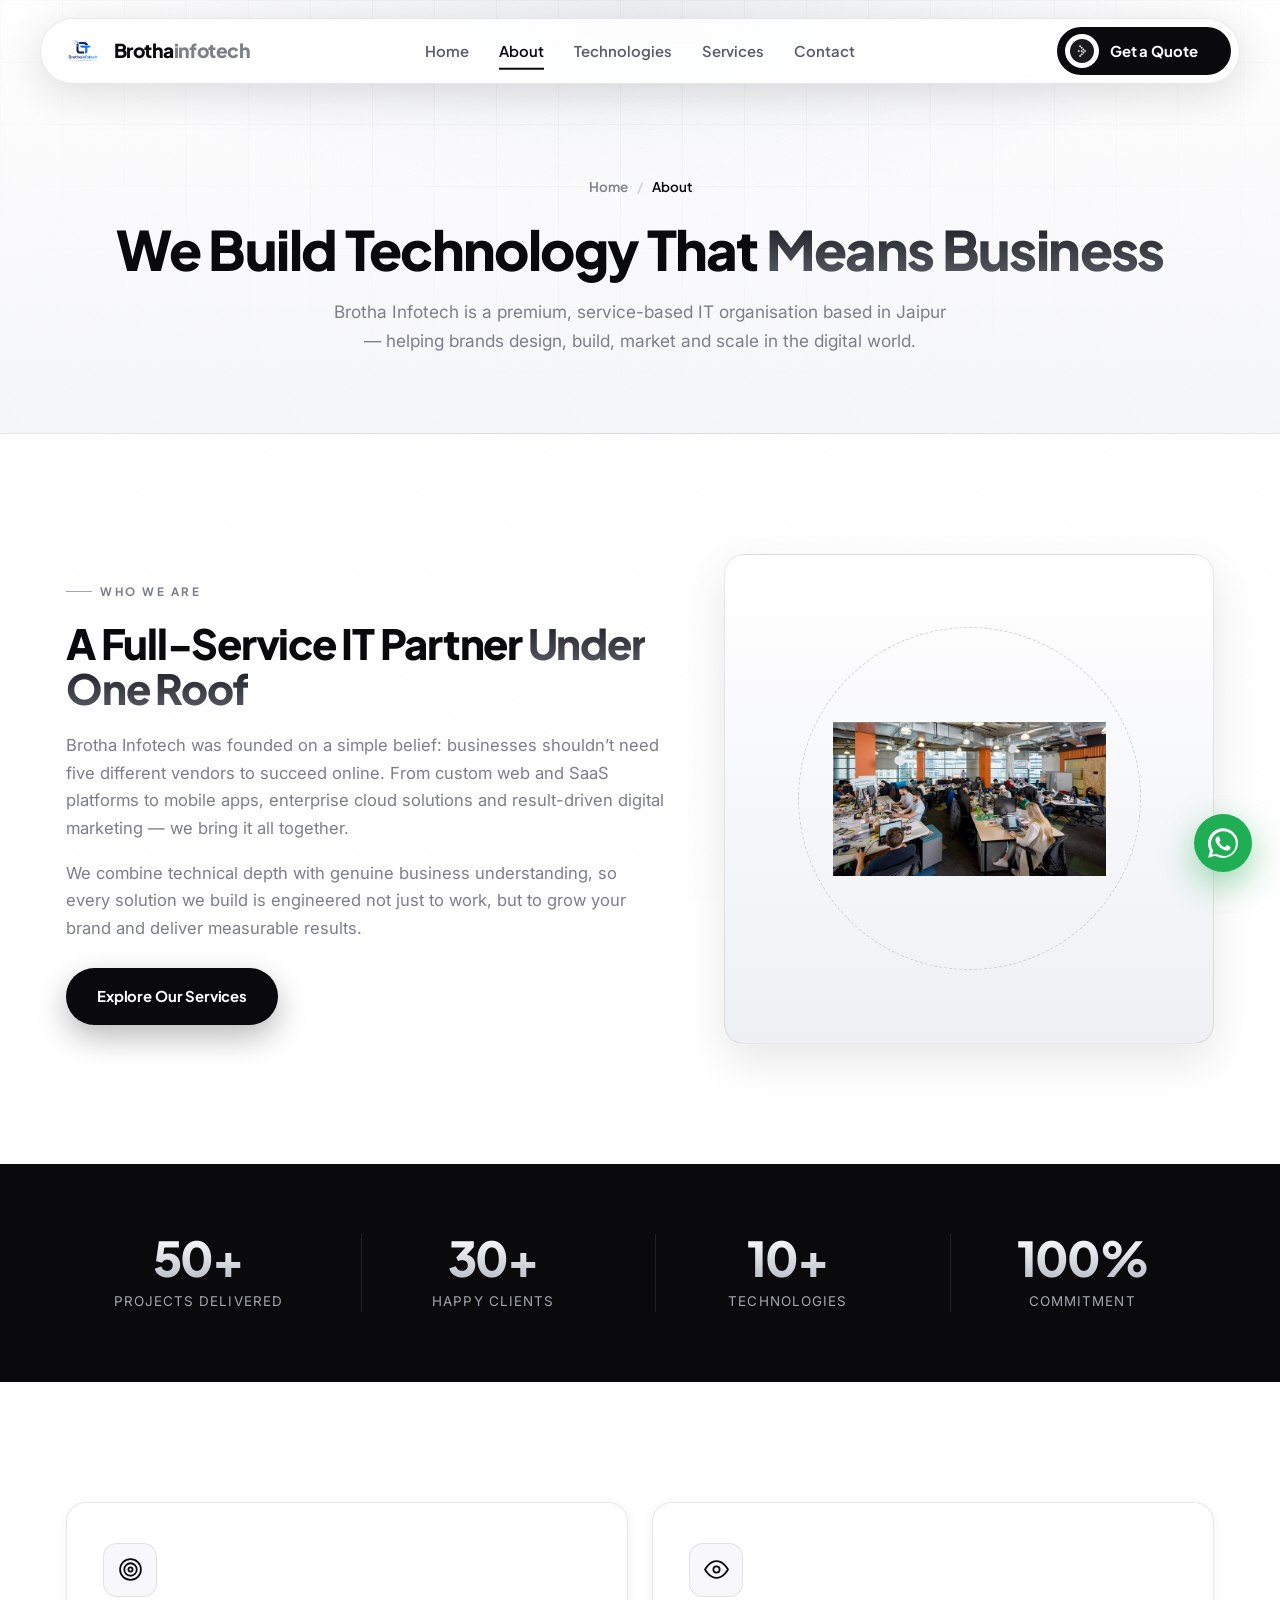
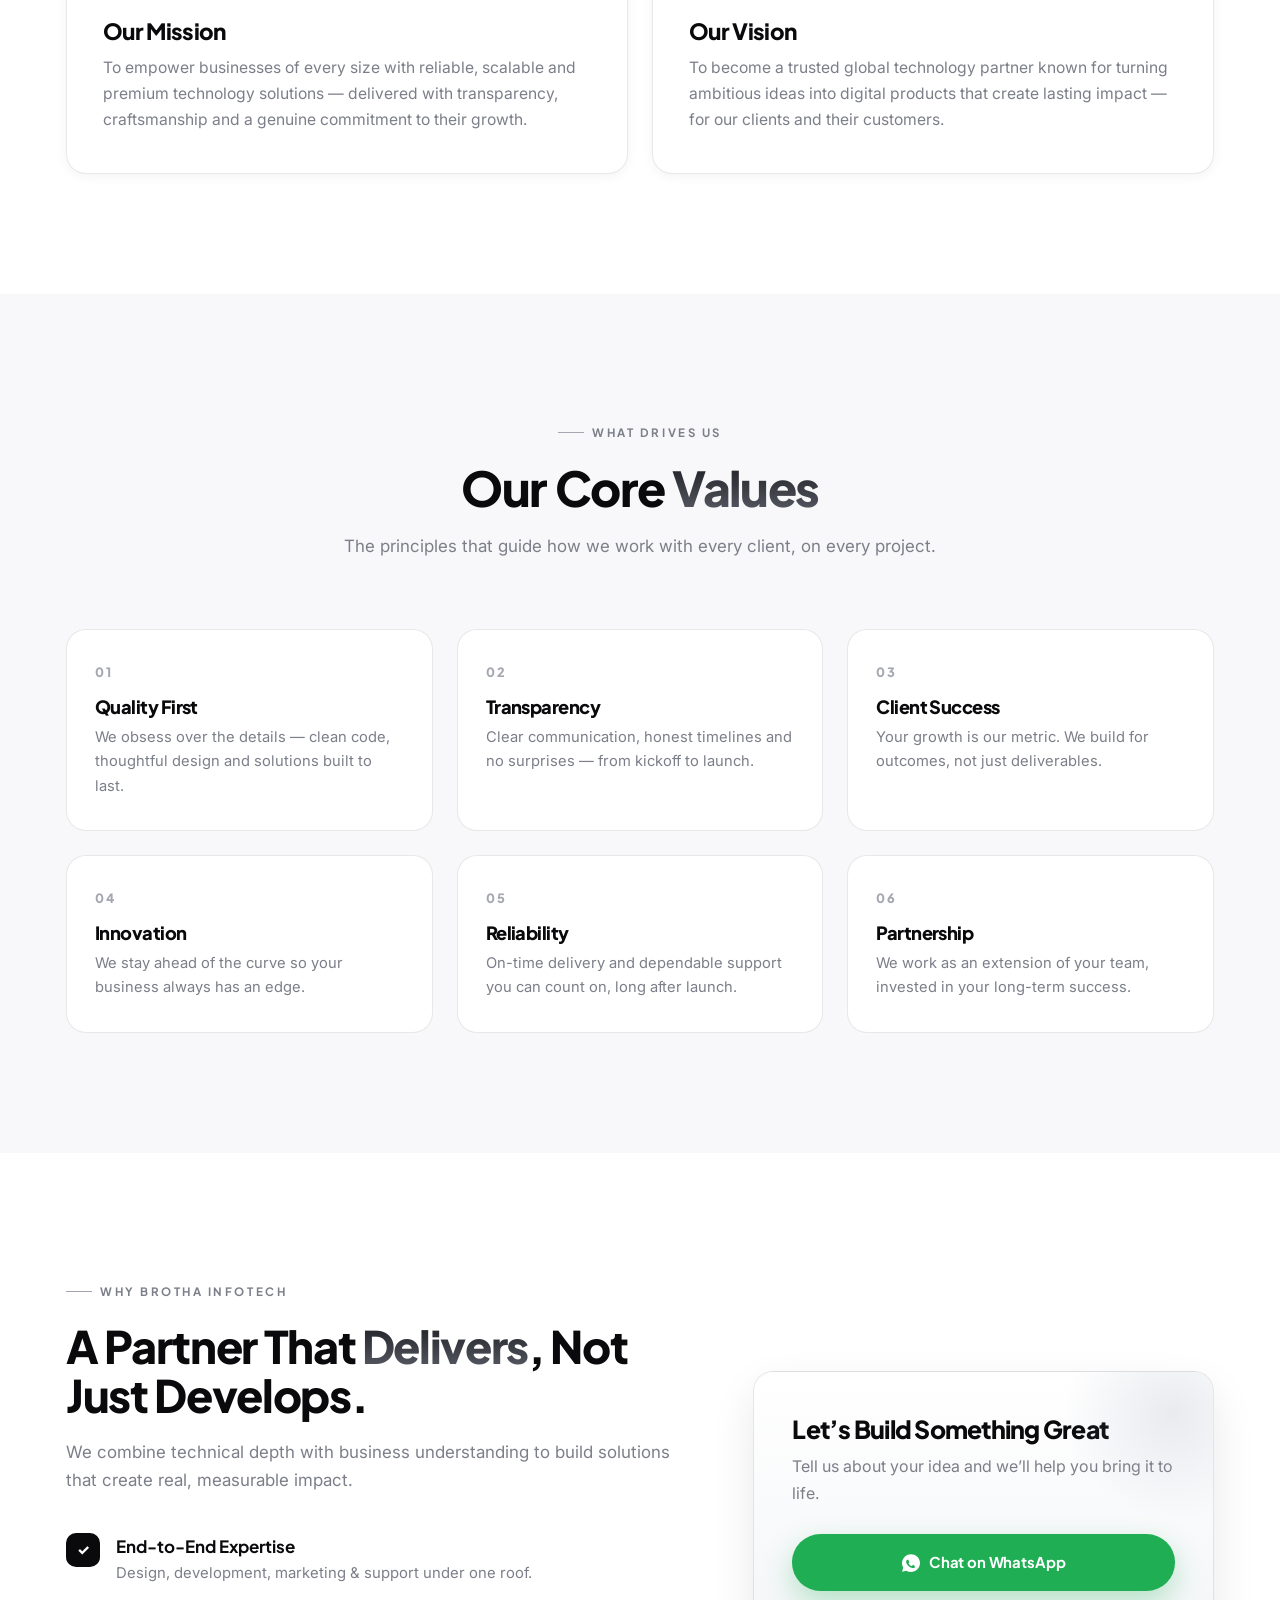
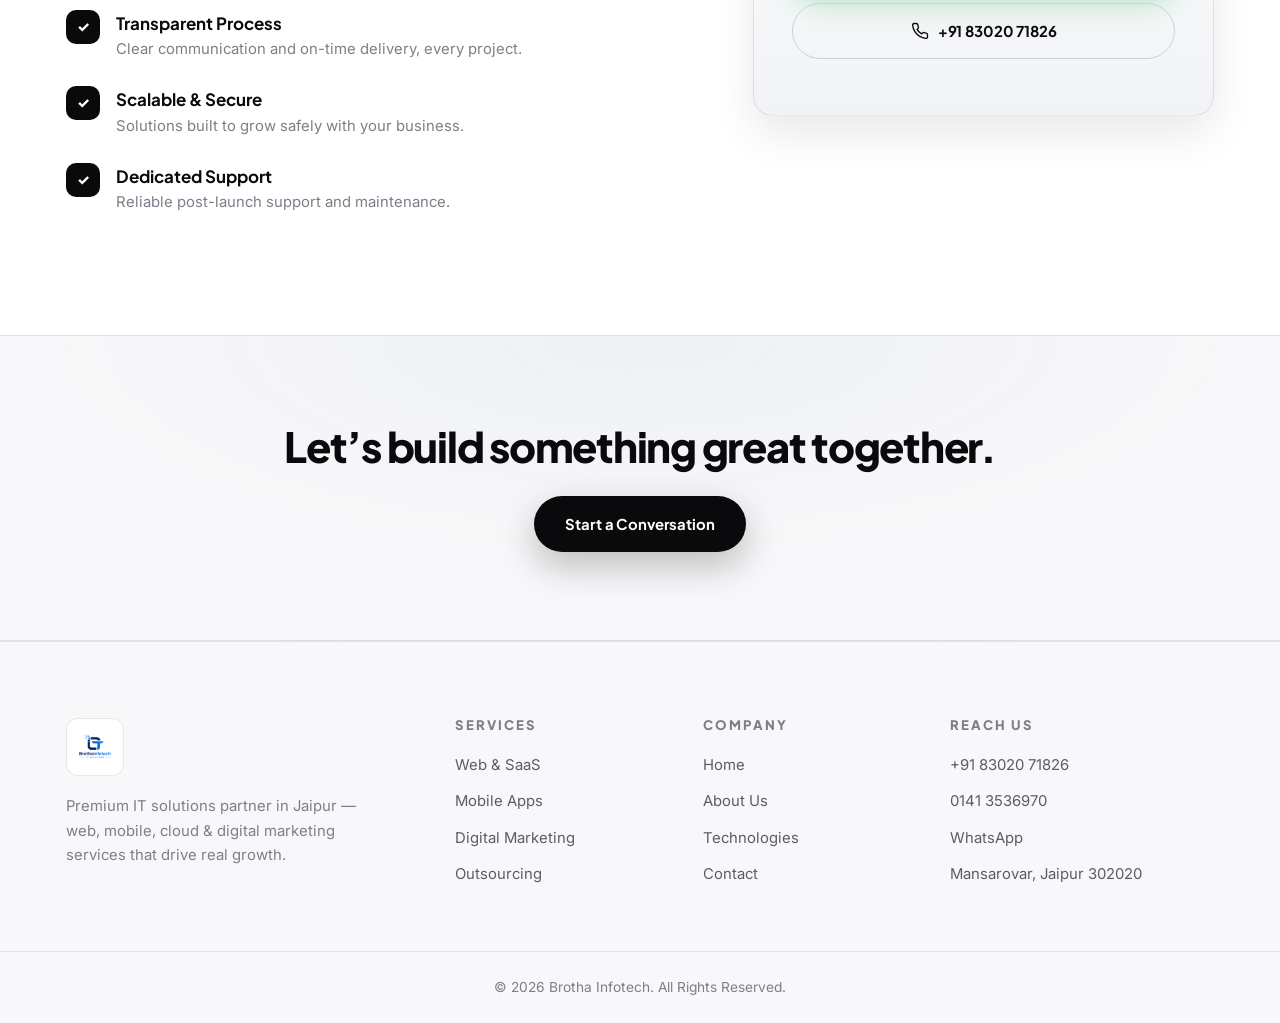
==== commit 35dc6054: "add images" ====
--- a/about.html
+++ b/about.html
@@ -25,9 +25,10 @@
       </a>
       <nav class="nav-links" id="navLinks">
         <a href="index.html">Home</a>
-        <a href="services.html">Services</a>
+         <a href="about.html" class="active">About</a>
         <a href="technologies.html">Technologies</a>
-        <a href="about.html" class="active">About</a>
+         <a href="services.html">Services</a>
+      
         <a href="contact.html">Contact</a>
         <a href="contact.html" class="btn btn-nav nav-menu-cta">Get a Quote</a>
       </nav>
@@ -65,7 +66,7 @@
         <a href="services.html" class="btn btn-primary" style="margin-top:8px;">Explore Our Services</a>
       </div>
       <div class="about-visual reveal">
-        <img src="assets/logo.png" alt="Brotha Infotech" />
+        <img src="assets/Aboutimg.png" alt="Brotha Infotech" />
       </div>
     </div>
   </section>
--- a/styles.css
+++ b/styles.css
@@ -440,6 +440,18 @@
   border: 1px solid var(--line); box-shadow: var(--shadow-md);
   display: flex; align-items: center; justify-content: center; overflow: hidden;
 }
+.sd-image{
+  position: absolute;
+  inset: 0;
+  width: 100%;
+  height: 100%;
+  object-fit: cover;
+  opacity: .18;
+  filter: grayscale(1) contrast(1.05);
+  pointer-events: none;
+  z-index: 0;
+}
+.sd-visual > *:not(.sd-image){ position: relative; z-index: 1; }
 .sd-visual::before { content: ''; position: absolute; inset: 0; background-image: linear-gradient(rgba(10,10,12,.04) 1px, transparent 1px), linear-gradient(90deg, rgba(10,10,12,.04) 1px, transparent 1px); background-size: 40px 40px; -webkit-mask-image: radial-gradient(70% 70% at 50% 50%, #000 30%, transparent 100%); mask-image: radial-gradient(70% 70% at 50% 50%, #000 30%, transparent 100%); }
 .sd-visual .sd-icon { width: 120px; height: 120px; border-radius: 28px; background: #fff; border: 1px solid var(--line); box-shadow: var(--shadow-md); display: flex; align-items: center; justify-content: center; position: relative; z-index: 2; }
 .sd-visual .sd-icon svg { width: 54px; height: 54px; fill: none; stroke: var(--black); stroke-width: 1.5; stroke-linecap: round; stroke-linejoin: round; }
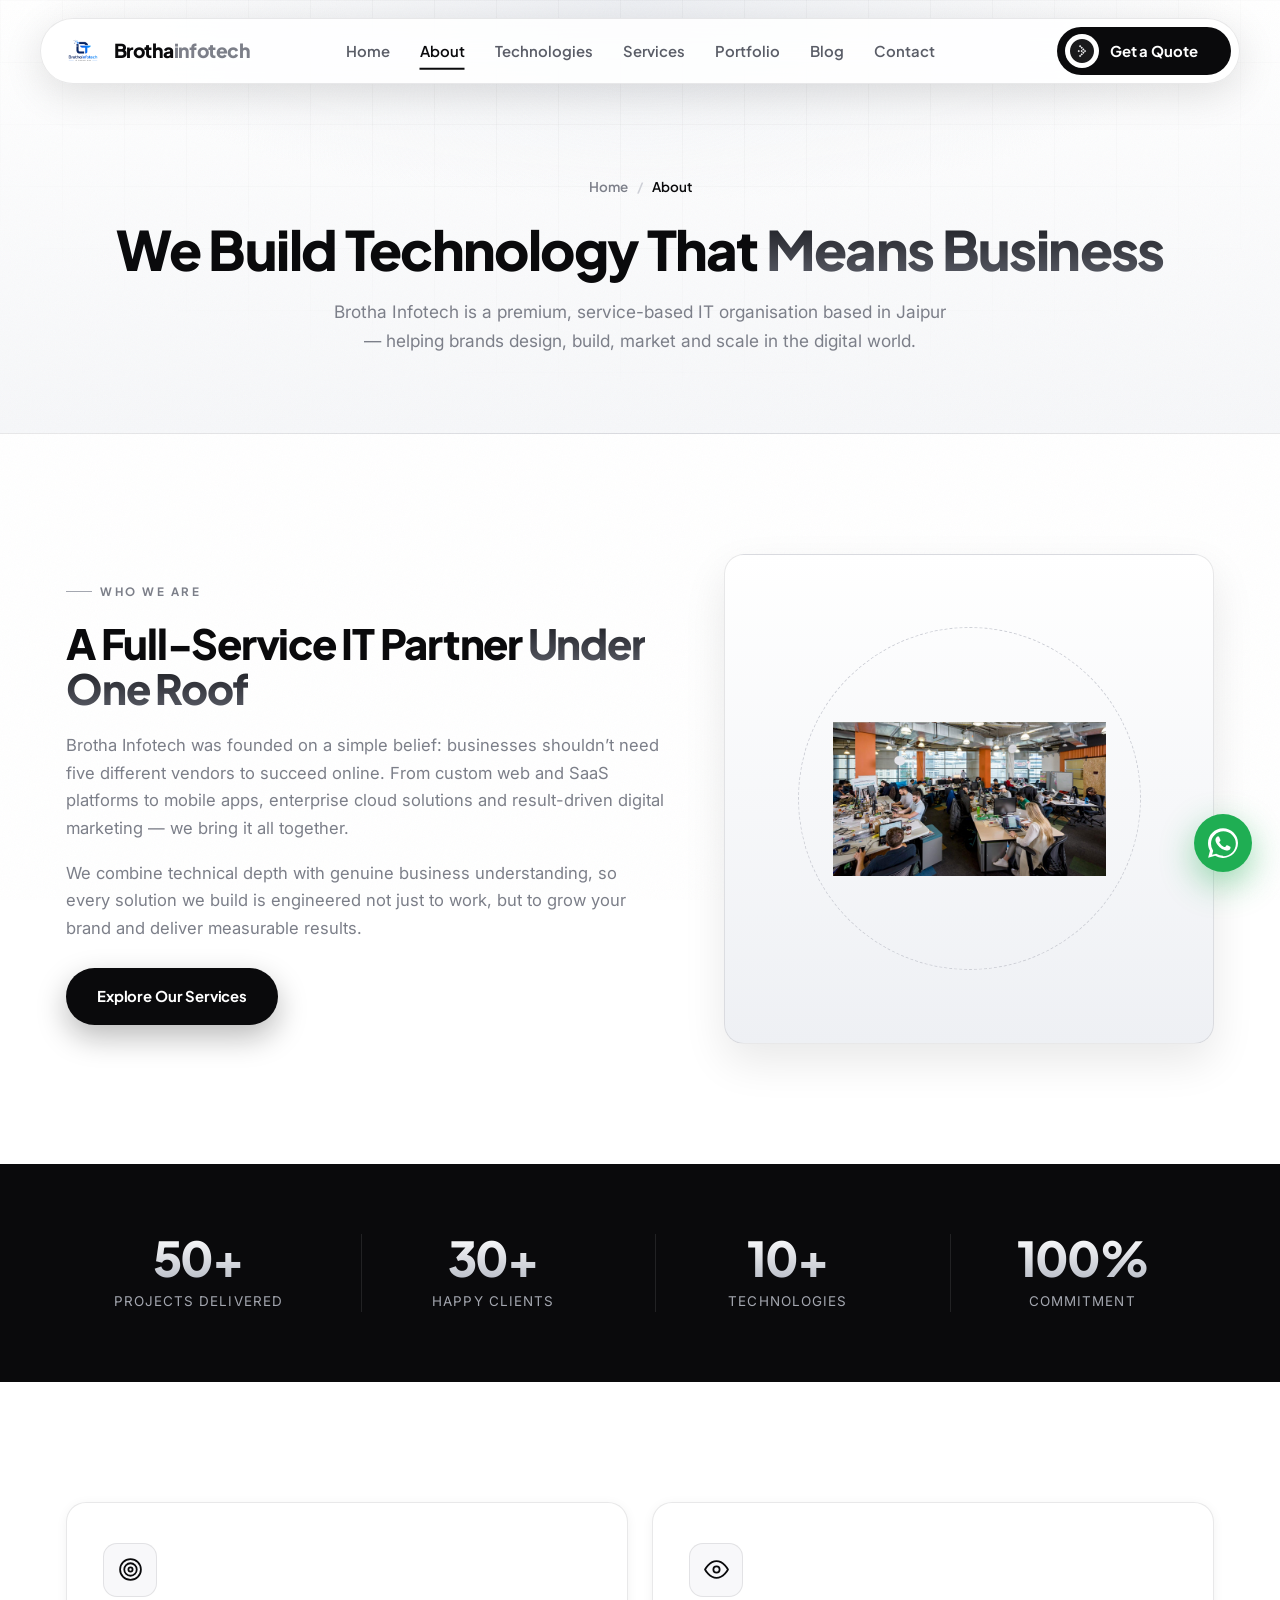
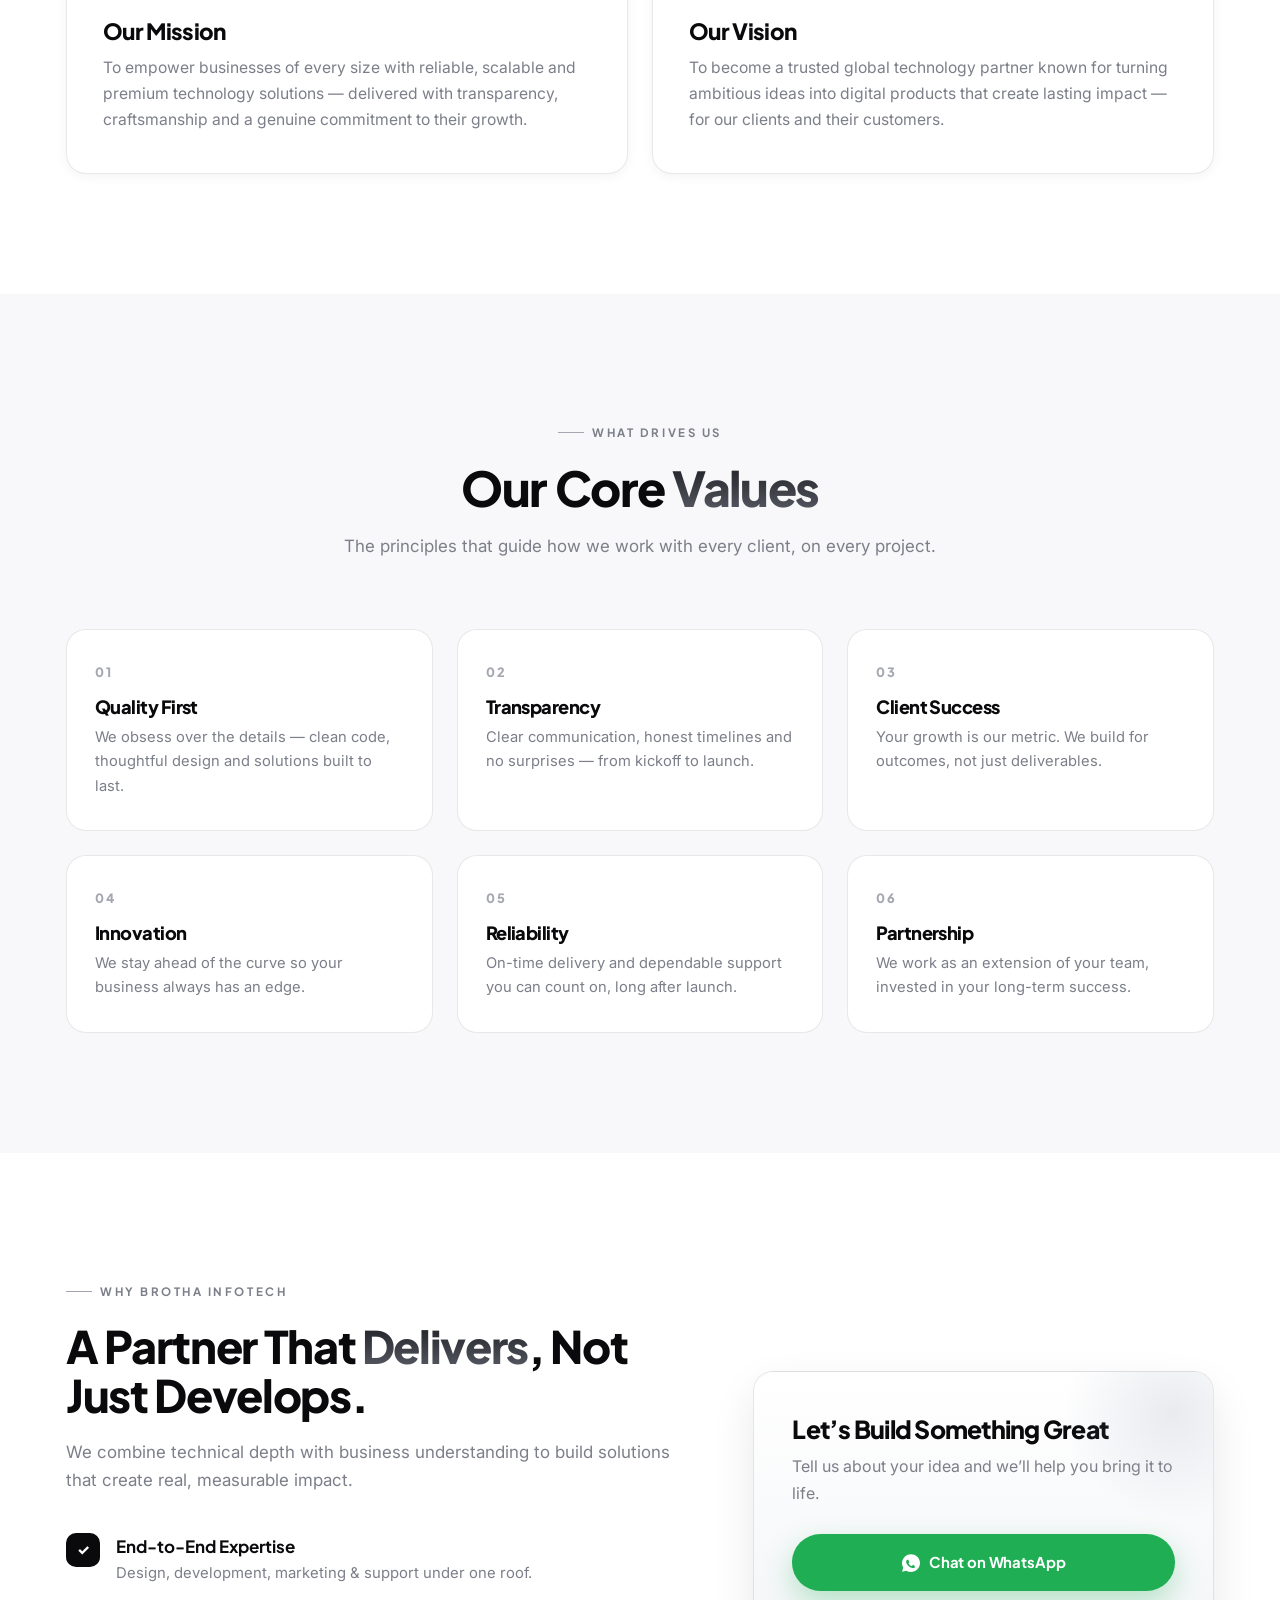
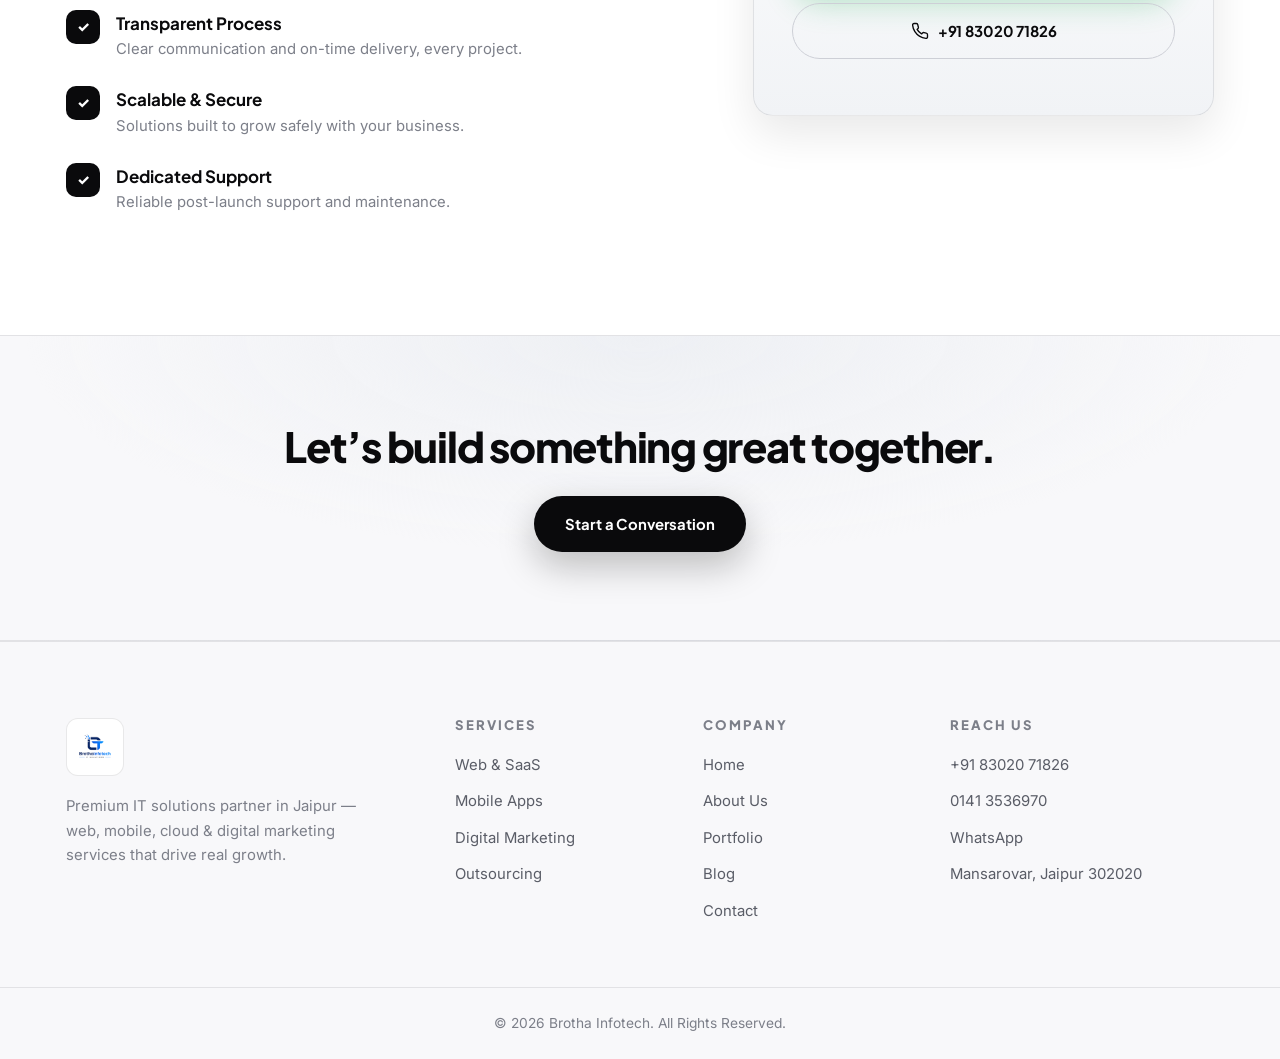
==== commit bf79f95d: "add two new pages in website" ====
--- a/about.html
+++ b/about.html
@@ -28,7 +28,8 @@
          <a href="about.html" class="active">About</a>
         <a href="technologies.html">Technologies</a>
          <a href="services.html">Services</a>
-      
+        <a href="portfolio.html">Portfolio</a>
+        <a href="blog.html">Blog</a>
         <a href="contact.html">Contact</a>
         <a href="contact.html" class="btn btn-nav nav-menu-cta">Get a Quote</a>
       </nav>
@@ -173,7 +174,8 @@
         <h4>Company</h4>
         <a href="index.html">Home</a>
         <a href="about.html">About Us</a>
-        <a href="technologies.html">Technologies</a>
+        <a href="portfolio.html">Portfolio</a>
+        <a href="blog.html">Blog</a>
         <a href="contact.html">Contact</a>
       </div>
       <div class="footer-col">
--- a/styles.css
+++ b/styles.css
@@ -198,7 +198,7 @@
 }
 .hero-inner { display: grid; grid-template-columns: 1.12fr .88fr; align-items: center; gap: 56px; position: relative; z-index: 2; }
 
-.hero h1 { color: var(--black); font-size: clamp(2.4rem, 5vw, 4rem); margin-bottom: 24px; }
+.hero h1 { color: var(--black); font-size: clamp(1.6rem, 5vw, 2.5rem); margin-bottom: 24px; }
 .hero .grad-text { background: var(--metal-dark); -webkit-background-clip: text; background-clip: text; -webkit-text-fill-color: transparent; }
 .hero .eyebrow { color: var(--grey-500); }
 .hero .eyebrow::before { background: var(--grey-400); }
@@ -563,6 +563,136 @@
   .hero-visual { height: 300px; }
   .hero-logo-ring { width: 200px; height: 200px; }
 }
+/* ============================================================
+   PORTFOLIO + BLOG PAGES  (monochrome: black / white / grey)
+   ============================================================ */
+
+/* Shared category tag + mono thumbnail label */
+.work-tag {
+  display: inline-block; font-family: var(--font); font-weight: 700;
+  font-size: .7rem; letter-spacing: .14em; text-transform: uppercase;
+  color: var(--grey-600); background: var(--grey-100); border: 1px solid var(--line);
+  padding: 5px 12px; border-radius: 50px; margin-bottom: 14px;
+}
+.work-mono {
+  font-family: var(--font); font-weight: 800; font-size: 1.25rem; letter-spacing: -.02em;
+  color: var(--grey-500);
+}
+
+/* Grey gradient thumbnail (image placeholder) */
+.work-thumb, .blog-thumb, .blog-featured-thumb {
+  position: relative; display: flex; align-items: center; justify-content: center;
+  background: linear-gradient(135deg, var(--grey-100) 0%, var(--grey-200) 55%, var(--grey-300) 100%);
+  border-bottom: 1px solid var(--line); overflow: hidden;
+}
+.work-thumb::after, .blog-thumb::after, .blog-featured-thumb::after {
+  content: ''; position: absolute; inset: 0; z-index: 2; pointer-events: none;
+  background-image:
+    linear-gradient(rgba(10,10,12,.04) 1px, transparent 1px),
+    linear-gradient(90deg, rgba(10,10,12,.04) 1px, transparent 1px);
+  background-size: 26px 26px; opacity: .35;
+}
+
+/* Real images inside thumbnails — monochrome, lift to colour on hover */
+.work-thumb img, .blog-thumb img, .blog-featured-thumb img {
+  position: absolute; inset: 0; width: 100%; height: 100%; object-fit: cover;
+  filter: grayscale(1) contrast(1.03); transition: filter .5s ease, transform .6s cubic-bezier(.2,.7,.2,1);
+}
+.work-card:hover .work-thumb img,
+.blog-card:hover .blog-thumb img,
+.blog-featured:hover .blog-featured-thumb img { filter: grayscale(0); transform: scale(1.05); }
+
+/* ---------- Portfolio filters ---------- */
+.portfolio-filters {
+  display: flex; flex-wrap: wrap; justify-content: center; gap: 10px; margin-bottom: 50px;
+}
+.filter-btn {
+  font-family: var(--font); font-weight: 700; font-size: .88rem; color: var(--grey-600);
+  background: #fff; border: 1px solid var(--grey-200); border-radius: 50px;
+  padding: 10px 22px; cursor: pointer; transition: background .3s, color .3s, border-color .3s, transform .3s;
+}
+.filter-btn:hover { border-color: var(--grey-400); transform: translateY(-2px); }
+.filter-btn.active { background: var(--black); color: #fff; border-color: var(--black); }
+
+/* ---------- Portfolio grid ---------- */
+.portfolio-grid { grid-template-columns: repeat(3, 1fr); }
+.work-card {
+  background: #fff; border: 1px solid var(--line); border-radius: var(--radius);
+  overflow: hidden; transition: transform .4s cubic-bezier(.2,.7,.2,1), box-shadow .4s, border-color .4s;
+}
+.work-card:hover { transform: translateY(-10px); box-shadow: var(--shadow-lg); border-color: var(--grey-300); }
+.work-thumb { height: 190px; }
+.work-body { padding: 26px 26px 30px; }
+.work-body h3 { font-size: 1.2rem; margin-bottom: 10px; }
+.work-body p { color: var(--grey-500); font-size: .93rem; }
+.portfolio-empty { text-align: center; color: var(--grey-500); font-size: 1rem; margin-top: 30px; }
+
+/* ---------- Blog featured ---------- */
+.blog-featured {
+  display: grid; grid-template-columns: 1.05fr 1fr; gap: 0; margin-bottom: 56px;
+  background: #fff; border: 1px solid var(--line); border-radius: var(--radius);
+  overflow: hidden; box-shadow: var(--shadow-sm);
+}
+.blog-featured-thumb { min-height: 320px; }
+.blog-featured-thumb .work-mono { font-size: 1.6rem; }
+.blog-featured-body { padding: 44px 42px; }
+.blog-featured-body h2 { font-size: clamp(1.5rem, 2.6vw, 2rem); margin: 4px 0 14px; }
+.blog-featured-body > p { color: var(--grey-500); font-size: 1rem; margin-bottom: 22px; }
+
+/* ---------- Blog grid ---------- */
+.blog-grid { grid-template-columns: repeat(3, 1fr); }
+.blog-card {
+  background: #fff; border: 1px solid var(--line); border-radius: var(--radius);
+  overflow: hidden; transition: transform .4s cubic-bezier(.2,.7,.2,1), box-shadow .4s, border-color .4s;
+}
+.blog-card:hover { transform: translateY(-8px); box-shadow: var(--shadow-md); border-color: var(--grey-300); }
+.blog-thumb { height: 168px; }
+.blog-body { padding: 24px 24px 28px; }
+.blog-body h3 { font-size: 1.14rem; margin-bottom: 10px; line-height: 1.25; }
+.blog-body p { color: var(--grey-500); font-size: .92rem; margin-bottom: 16px; }
+
+/* Blog meta line */
+.blog-meta { display: flex; align-items: center; gap: 10px; font-family: var(--font); font-size: .8rem; font-weight: 600; color: var(--grey-500); }
+.blog-meta i { width: 4px; height: 4px; border-radius: 50%; background: var(--grey-300); display: inline-block; }
+.blog-featured-body .blog-meta { margin-bottom: 24px; }
+
+/* ---------- Newsletter subscribe ---------- */
+.blog-subscribe {
+  margin-top: 64px; display: flex; align-items: center; justify-content: space-between; gap: 30px;
+  flex-wrap: wrap; padding: 42px 44px; border-radius: var(--radius);
+  background: radial-gradient(90% 140% at 0% 0%, #eef0f4, transparent 60%), var(--paper);
+  border: 1px solid var(--line);
+}
+.blog-subscribe h3 { font-size: 1.4rem; margin-bottom: 6px; }
+.blog-subscribe p { color: var(--grey-500); font-size: .95rem; }
+.subscribe-form { display: flex; gap: 10px; flex: 1; min-width: 280px; max-width: 440px; }
+.subscribe-form input {
+  flex: 1; padding: 14px 16px; border: 1px solid var(--grey-200); border-radius: var(--radius-sm);
+  font-family: var(--font-body); font-size: .95rem; color: var(--ink); background: #fff;
+  transition: border-color .25s, box-shadow .25s;
+}
+.subscribe-form input:focus { outline: none; border-color: var(--black); box-shadow: 0 0 0 3px rgba(10,10,12,.08); }
+
+/* ---------- reCAPTCHA field ---------- */
+.captcha-field { display: flex; justify-content: flex-start; }
+.captcha-field .g-recaptcha { transform-origin: left top; }
+
+/* ---------- Responsive ---------- */
+@media (max-width: 980px) {
+  .portfolio-grid { grid-template-columns: repeat(2, 1fr); }
+  .blog-grid { grid-template-columns: repeat(2, 1fr); }
+  .blog-featured { grid-template-columns: 1fr; }
+  .blog-featured-thumb { min-height: 200px; order: -1; }
+}
+@media (max-width: 720px) {
+  .portfolio-grid { grid-template-columns: 1fr; }
+  .blog-grid { grid-template-columns: 1fr; }
+  .blog-featured-body { padding: 32px 26px; }
+  .blog-subscribe { padding: 32px 26px; }
+  .subscribe-form { flex-direction: column; max-width: 100%; }
+  .subscribe-form .btn { width: 100%; }
+}
+
 @media (prefers-reduced-motion: reduce) {
   * { animation: none !important; }
   .reveal { opacity: 1; transform: none; transition: none; }
